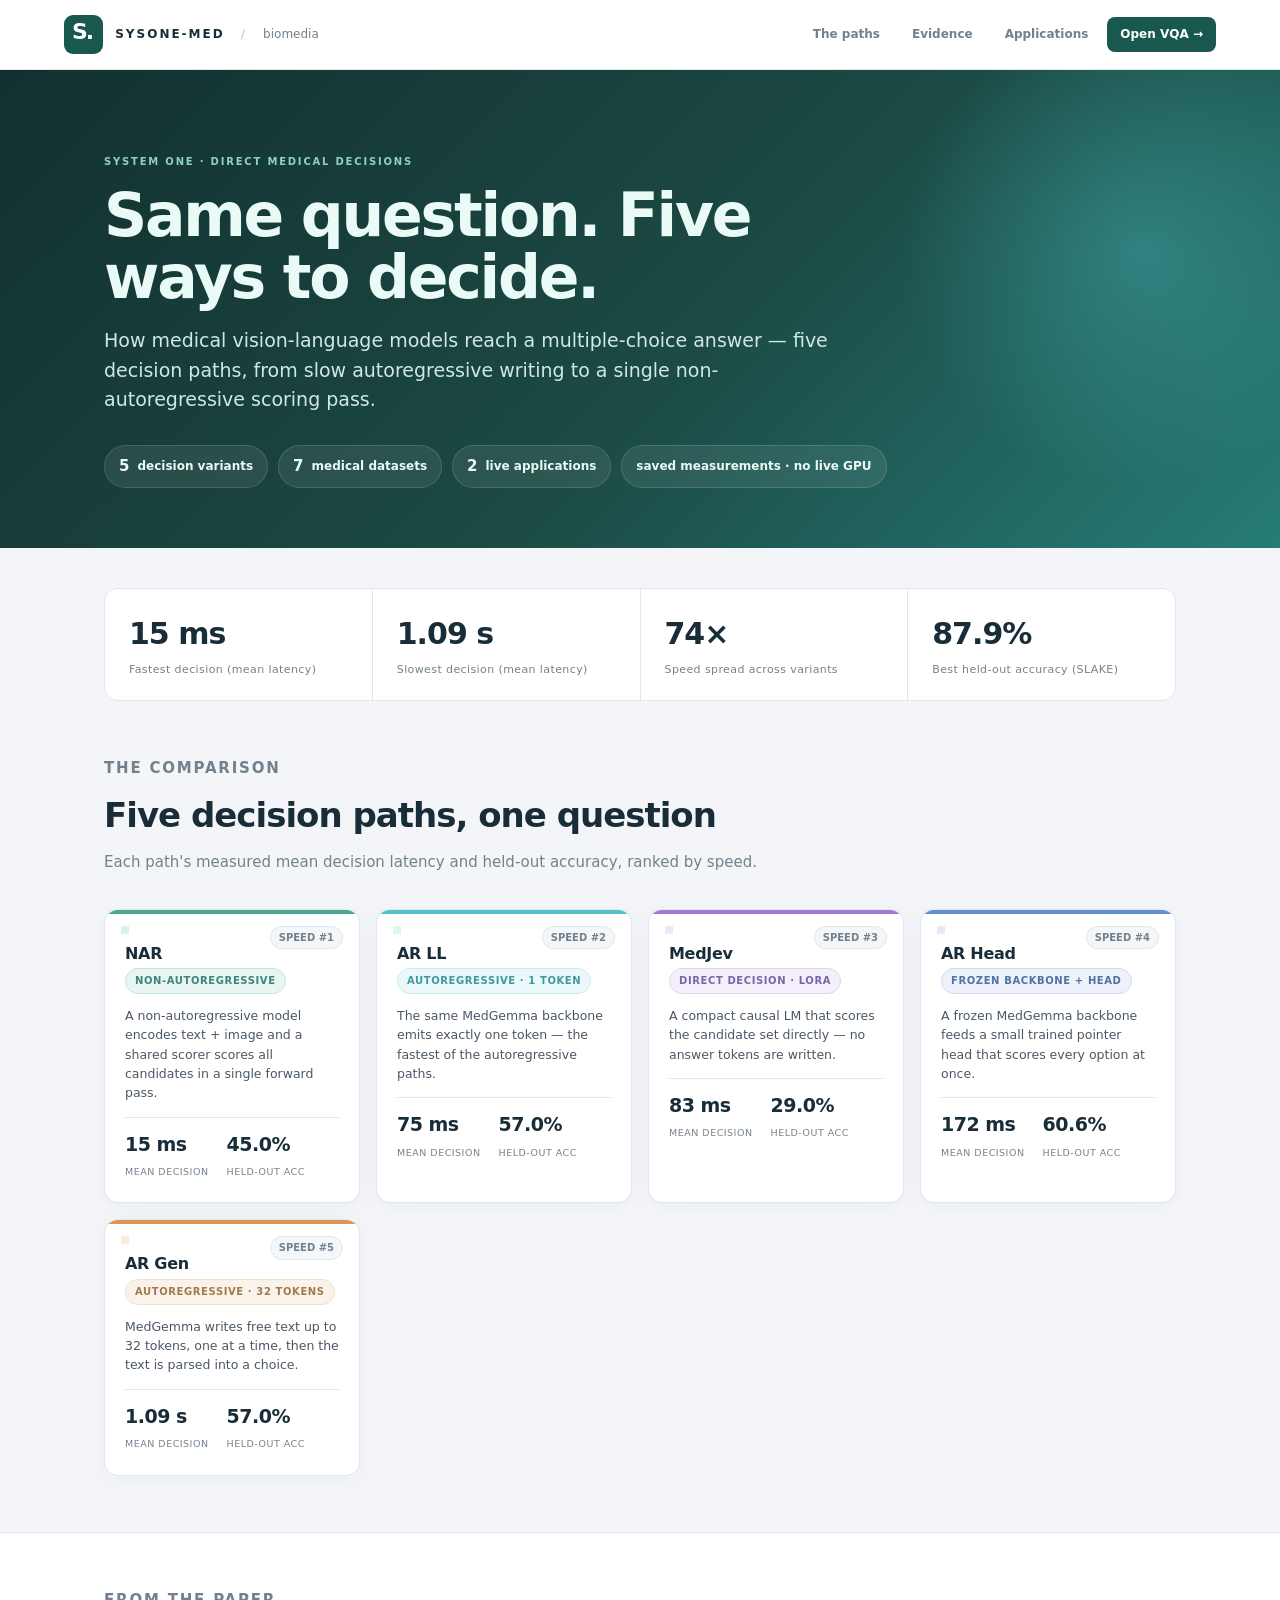
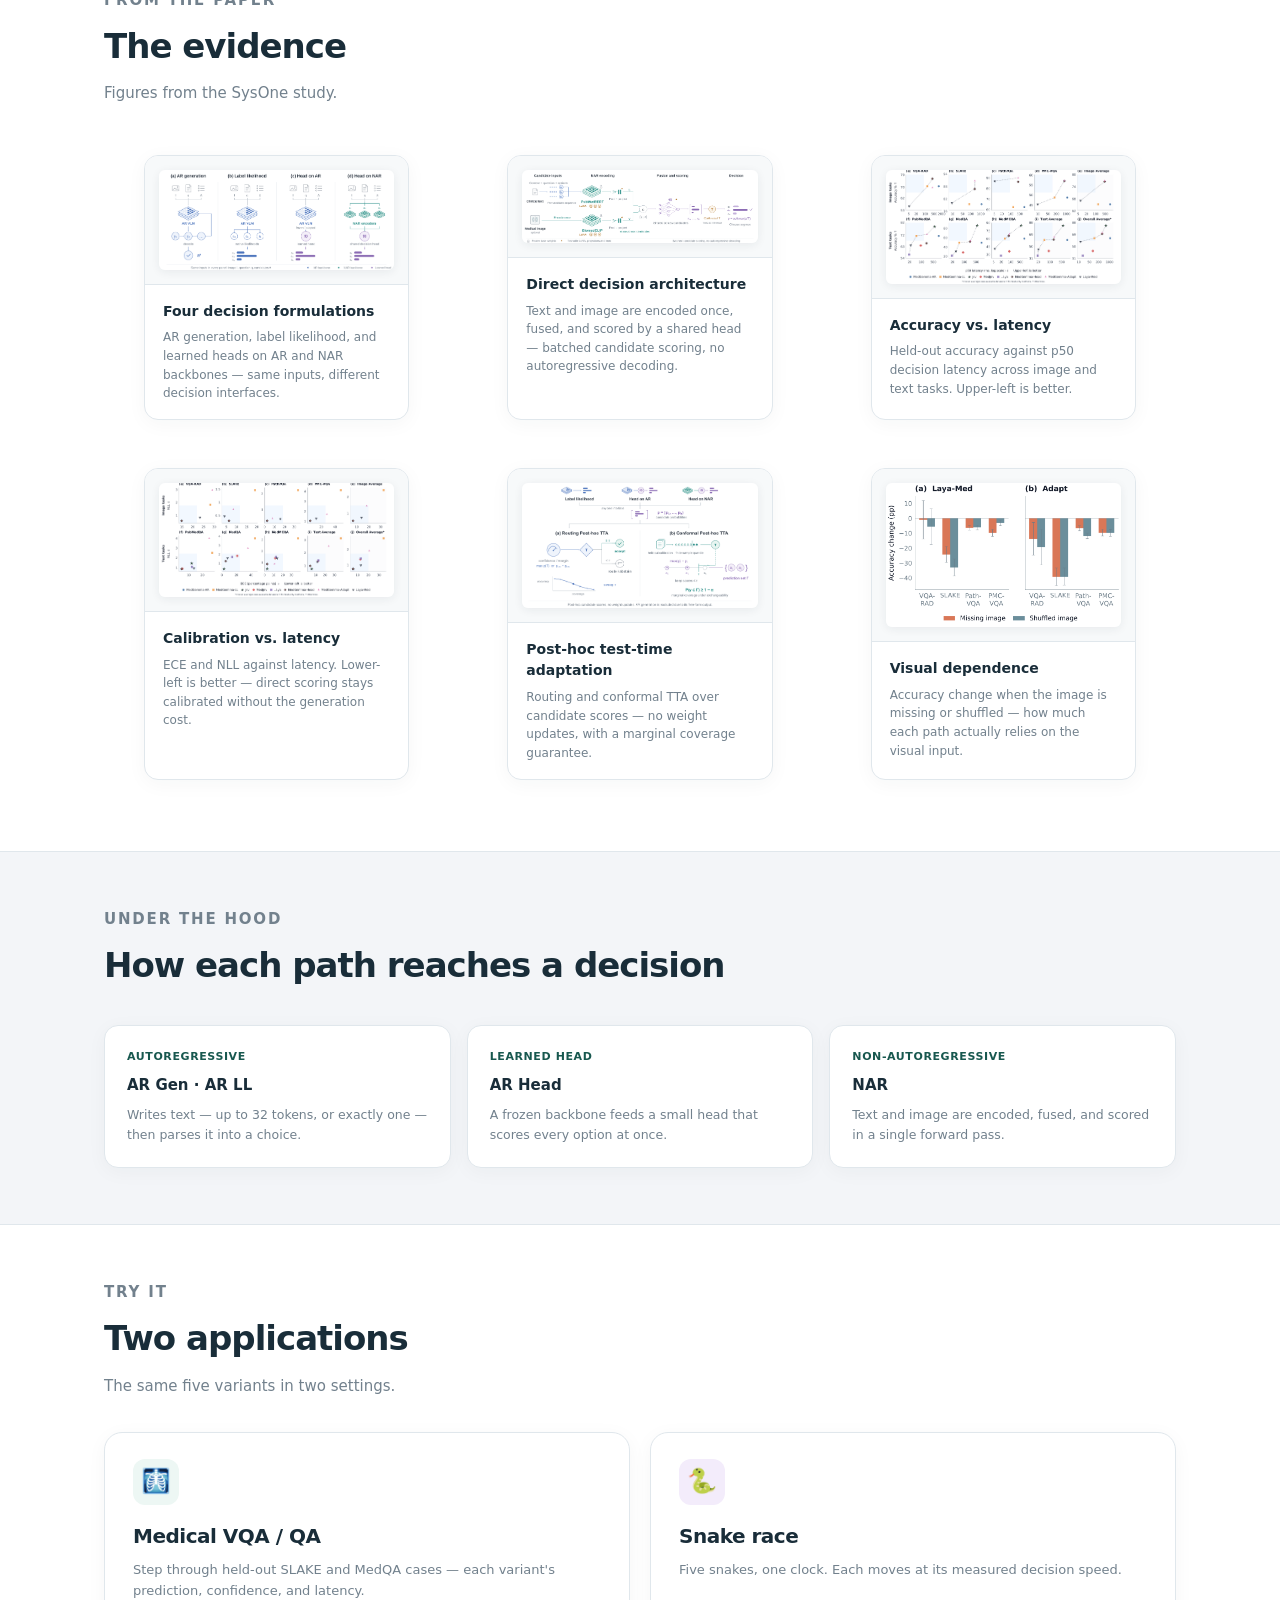
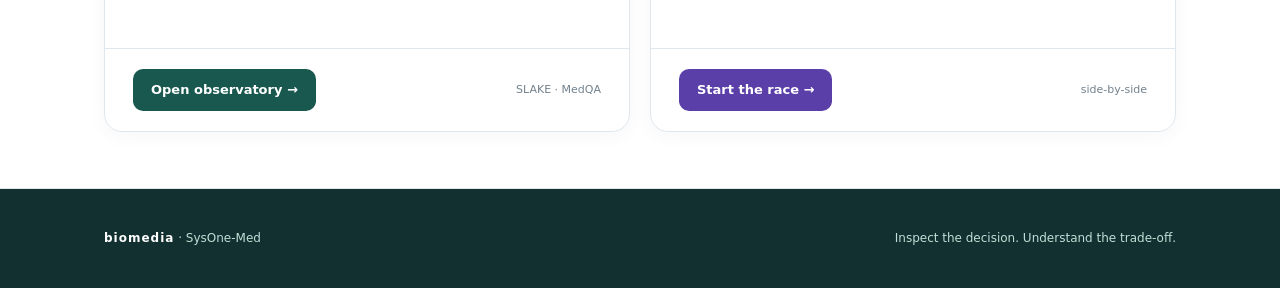
==== index.html @ c0d86302 "GitHub Pages site (static build of demo2) Built by: python demo2/build_pages.py Home + snake race + " ====
<!doctype html>
<html lang="en">
<head>
<meta charset="utf-8">
<meta name="viewport" content="width=device-width,initial-scale=1">
<title>SysOne-Med · The Study</title>
<link rel="stylesheet" href="style.css">
</head>
<body>
<header>
  <a href="index.html" class="brand"><span class="logo">S.</span> SYSONE-MED <span class="divider">/</span> <span class="muted">biomedia</span></a>
  <nav>
    <a href="#paths">The paths</a>
    <a href="#evidence">Evidence</a>
    <a href="#apps">Applications</a>
    <a href="vqa/" class="cta">Open VQA →</a>
  </nav>
</header>

<!-- HERO -->
<section class="hero">
  <div class="glow"></div>
  <div class="wrap">
    <p class="eyebrow">System One · direct medical decisions</p>
    <h1>Same question. Five ways to decide.</h1>
    <p class="lede">
      How medical vision-language models reach a multiple-choice answer — five decision paths,
      from slow autoregressive writing to a single non-autoregressive scoring pass.
    </p>
    <div class="chips">
      <span class="chip"><b>5</b> decision variants</span>
      <span class="chip"><b>7</b> medical datasets</span>
      <span class="chip"><b>2</b> live applications</span>
      <span class="chip">saved measurements · no live GPU</span>
    </div>
  </div>
</section>

<!-- STAT STRIP -->
<section class="block" style="padding-top:40px;padding-bottom:0">
  <div class="wrap">
    <div class="stats">
      <div class="stat"><div class="n" id="statFastest">—</div><div class="l">Fastest decision (mean latency)</div></div>
      <div class="stat"><div class="n" id="statSlowest">—</div><div class="l">Slowest decision (mean latency)</div></div>
      <div class="stat"><div class="n" id="statSpread">—</div><div class="l">Speed spread across variants</div></div>
      <div class="stat"><div class="n" id="statAcc">—</div><div class="l">Best held-out accuracy (SLAKE)</div></div>
    </div>
  </div>
</section>

<!-- THE FIVE PATHS -->
<section class="block" id="paths">
  <div class="wrap">
    <div class="sec-head">
      <p class="eyebrow">The comparison</p>
      <h2>Five decision paths, one question</h2>
      <p>Each path's measured mean decision latency and held-out accuracy, ranked by speed.</p>
    </div>
    <div class="variants" id="variantGrid"><!-- populated by home.js --></div>
  </div>
</section>

<!-- EVIDENCE / FIGURES -->
<section class="block alt" id="evidence">
  <div class="wrap">
    <div class="sec-head">
      <p class="eyebrow">From the paper</p>
      <h2>The evidence</h2>
      <p>Figures from the SysOne study.</p>
    </div>
    <div class="figures">
      <figure class="fig">
        <div class="img"><img src="figures/decision_formulations_refined-1.png" alt="Four decision formulations" loading="lazy"></div>
        <figcaption class="cap"><h3>Four decision formulations</h3>
          <p>AR generation, label likelihood, and learned heads on AR and NAR backbones — same inputs, different decision interfaces.</p></figcaption>
      </figure>
      <figure class="fig">
        <div class="img"><img src="figures/layamed_multimodal_nar-1.png" alt="NAR direct decision architecture" loading="lazy"></div>
        <figcaption class="cap"><h3>Direct decision architecture</h3>
          <p>Text and image are encoded once, fused, and scored by a shared head — batched candidate scoring, no autoregressive decoding.</p></figcaption>
      </figure>
      <figure class="fig">
        <div class="img"><img src="figures/accuracy_latency_pareto-1.png" alt="Accuracy versus latency" loading="lazy"></div>
        <figcaption class="cap"><h3>Accuracy vs. latency</h3>
          <p>Held-out accuracy against p50 decision latency across image and text tasks. Upper-left is better.</p></figcaption>
      </figure>
      <figure class="fig">
        <div class="img"><img src="figures/ece_nll_pareto-1.png" alt="Calibration versus latency" loading="lazy"></div>
        <figcaption class="cap"><h3>Calibration vs. latency</h3>
          <p>ECE and NLL against latency. Lower-left is better — direct scoring stays calibrated without the generation cost.</p></figcaption>
      </figure>
      <figure class="fig">
        <div class="img"><img src="figures/posthoc_tta_final-1.png" alt="Post-hoc test-time adaptation" loading="lazy"></div>
        <figcaption class="cap"><h3>Post-hoc test-time adaptation</h3>
          <p>Routing and conformal TTA over candidate scores — no weight updates, with a marginal coverage guarantee.</p></figcaption>
      </figure>
      <figure class="fig">
        <div class="img"><img src="figures/visual_dependence_ablation-1.png" alt="Visual dependence ablation" loading="lazy"></div>
        <figcaption class="cap"><h3>Visual dependence</h3>
          <p>Accuracy change when the image is missing or shuffled — how much each path actually relies on the visual input.</p></figcaption>
      </figure>
    </div>
  </div>
</section>

<!-- MECHANISM STRIP -->
<section class="block">
  <div class="wrap">
    <div class="sec-head">
      <p class="eyebrow">Under the hood</p>
      <h2>How each path reaches a decision</h2>
    </div>
    <div class="mech">
      <div class="m"><div class="k">Autoregressive</div><h4>AR Gen · AR LL</h4>
        <p>Writes text — up to 32 tokens, or exactly one — then parses it into a choice.</p></div>
      <div class="m"><div class="k">Learned head</div><h4>AR Head</h4>
        <p>A frozen backbone feeds a small head that scores every option at once.</p></div>
      <div class="m"><div class="k">Non-autoregressive</div><h4>NAR</h4>
        <p>Text and image are encoded, fused, and scored in a single forward pass.</p></div>
    </div>
  </div>
</section>

<!-- APPLICATIONS -->
<section class="block alt" id="apps">
  <div class="wrap">
    <div class="sec-head">
      <p class="eyebrow">Try it</p>
      <h2>Two applications</h2>
      <p>The same five variants in two settings.</p>
    </div>
    <div class="apps">
      <a class="app vqa" href="vqa/">
        <div class="top">
          <div class="icon">🩻</div>
          <h3>Medical VQA / QA</h3>
          <p>Step through held-out SLAKE and MedQA cases — each variant's prediction, confidence, and latency.</p>
        </div>
        <div class="go"><span class="btn">Open observatory →</span><small>SLAKE · MedQA</small></div>
      </a>
      <a class="app snake" href="snake.html">
        <div class="top">
          <div class="icon">🐍</div>
          <h3>Snake race</h3>
          <p>Five snakes, one clock. Each moves at its measured decision speed.</p>
        </div>
        <div class="go"><span class="btn">Start the race →</span><small>side-by-side</small></div>
      </a>
    </div>
  </div>
</section>

<footer>
  <div class="wrap">
    <span><b>biomedia</b> · SysOne-Med</span>
    <span>Inspect the decision. Understand the trade-off.</span>
  </div>
</footer>

<script src="home.js"></script>
</body>
</html>
---- style.css ----
:root{
  --bg:#f3f5f8; --ink:#192d39; --muted:#72818d; --border:#e0e7ec;
  --teal:#267c78; --teal-d:#18584f; --teal-l:#edf7f4;
  --card:#ffffff; --shadow:0 4px 20px #172f3e0a;
  --medjev:#a17bd3; --gen:#d69957; --ll:#4fc3c9; --head:#658ed0; --nar:#48a895;
}
*{box-sizing:border-box}
html{scroll-behavior:smooth}
body{margin:0;background:var(--bg);color:var(--ink);font:15px/1.55 Inter,ui-sans-serif,system-ui,-apple-system,sans-serif;-webkit-font-smoothing:antialiased}
a{color:inherit;text-decoration:none}
img{max-width:100%;display:block}
.eyebrow{font-size:10px;letter-spacing:1.8px;font-weight:700;color:var(--muted);text-transform:uppercase}
.muted{color:var(--muted)}
.wrap{max-width:1200px;margin:0 auto;padding:0 5%}

/* ---------- header ---------- */
header{position:sticky;top:0;z-index:20;height:70px;display:flex;align-items:center;justify-content:space-between;
  padding:0 5%;background:#ffffffee;backdrop-filter:blur(10px);border-bottom:1px solid var(--border)}
.brand{display:flex;align-items:center;gap:12px;font-weight:700;letter-spacing:2px;font-size:12px}
.brand .logo{background:var(--teal-d);color:#fff;border-radius:9px;font-size:22px;letter-spacing:-2px;padding:0 11px 4px 8px}
.brand .divider{color:#ccd0d8;margin:0 4px}
.brand .muted{font-weight:400;letter-spacing:0}
nav{display:flex;gap:6px;align-items:center}
nav a{font-size:12px;font-weight:600;color:var(--muted);padding:8px 13px;border-radius:8px;transition:.15s}
nav a:hover{background:var(--teal-l);color:var(--teal-d)}
nav a.cta{background:var(--teal-d);color:#fff}
nav a.cta:hover{background:var(--teal)}

/* ---------- hero ---------- */
.hero{position:relative;overflow:hidden;background:linear-gradient(135deg,#12302f,#1c4a44 55%,#267c78);color:#eafaf6;padding:74px 0 60px}
.hero .wrap{position:relative;z-index:2}
.hero .eyebrow{color:#8fd0c4}
.hero h1{font-size:clamp(34px,5vw,60px);font-weight:600;letter-spacing:-2.2px;line-height:1.04;margin:14px 0 18px;max-width:16ch}
.hero p.lede{font-size:clamp(15px,1.6vw,19px);color:#cfe9e2;max-width:60ch;margin:0 0 30px}
.hero .chips{display:flex;flex-wrap:wrap;gap:10px}
.chip{display:inline-flex;align-items:center;gap:8px;background:#ffffff14;border:1px solid #ffffff22;color:#eafaf6;
  font-size:12px;font-weight:600;padding:9px 14px;border-radius:999px}
.chip b{font-size:15px}
.hero .glow{position:absolute;right:-120px;top:-80px;width:520px;height:520px;border-radius:50%;
  background:radial-gradient(circle,#4fc3c955,transparent 65%);z-index:1}

/* ---------- section shell ---------- */
section.block{padding:56px 0}
section.block.alt{background:#fff;border-top:1px solid var(--border);border-bottom:1px solid var(--border)}
.sec-head{max-width:70ch;margin-bottom:34px}
.sec-head h2{font-size:clamp(24px,3vw,34px);font-weight:600;letter-spacing:-1px;margin:8px 0 10px}
.sec-head p{color:var(--muted);font-size:15px;margin:0}

/* ---------- stat strip ---------- */
.stats{display:grid;grid-template-columns:repeat(4,1fr);gap:1px;background:var(--border);border:1px solid var(--border);border-radius:14px;overflow:hidden}
.stat{background:#fff;padding:22px 24px}
.stat .n{font-size:30px;font-weight:600;letter-spacing:-1px}
.stat .l{font-size:11px;color:var(--muted);letter-spacing:.4px;margin-top:4px}

/* ---------- variant cards ---------- */
.variants{display:grid;grid-template-columns:repeat(auto-fill,minmax(220px,1fr));gap:16px}
.vcard{position:relative;background:var(--card);border:1px solid var(--border);border-radius:14px;padding:20px;box-shadow:var(--shadow);
  transition:transform .18s,box-shadow .18s,border-color .18s;overflow:hidden}
.vcard::before{content:"";position:absolute;inset:0 auto auto 0;width:100%;height:4px;background:var(--c)}
.vcard:hover{transform:translateY(-4px);box-shadow:0 16px 34px #172f3e18;border-color:#d3dde4}
.vcard .dot{width:11px;height:11px;border-radius:50%;background:var(--c);box-shadow:0 0 0 4px color-mix(in srgb,var(--c) 18%,transparent)}
.vcard .vname{font-size:16px;font-weight:700;letter-spacing:-.3px;margin:12px 0 2px}
.vcard .vtag{font-size:10px;font-weight:700;letter-spacing:.6px;text-transform:uppercase;color:color-mix(in srgb,var(--c) 72%,#1c2b36);
  background:color-mix(in srgb,var(--c) 12%,#fff);border:1px solid color-mix(in srgb,var(--c) 32%,#fff);padding:4px 9px;border-radius:999px;display:inline-block}
.vcard .vblurb{font-size:12.5px;line-height:1.55;color:#4a5866;margin:12px 0 14px;min-height:56px}
.vcard .vmetrics{display:flex;gap:18px;border-top:1px solid var(--border);padding-top:12px}
.vcard .vmetrics div strong{display:block;font-size:19px;font-weight:600;letter-spacing:-.5px}
.vcard .vmetrics div small{font-size:9.5px;color:var(--muted);letter-spacing:.5px}
.vcard .rank{position:absolute;top:16px;right:16px;font-size:10px;font-weight:700;color:var(--muted);background:#f4f7f9;border:1px solid var(--border);padding:3px 8px;border-radius:999px}

/* ---------- figure cards ---------- */
.figures{display:grid;grid-template-columns:repeat(auto-fill,minmax(320px,1fr));gap:18px}
.fig{background:#fff;border:1px solid var(--border);border-radius:14px;overflow:hidden;box-shadow:var(--shadow);transition:transform .18s,box-shadow .18s}
.fig:hover{transform:translateY(-3px);box-shadow:0 16px 34px #172f3e14}
.fig .img{background:#f7f9fa;border-bottom:1px solid var(--border);padding:14px;display:flex;align-items:center;justify-content:center}
.fig .img img{border-radius:6px;box-shadow:0 2px 10px #172f3e12}
.fig .cap{padding:16px 18px}
.fig .cap h3{font-size:14px;font-weight:600;margin:0 0 6px}
.fig .cap p{font-size:12px;color:var(--muted);margin:0;line-height:1.55}

/* ---------- apps ---------- */
.apps{display:grid;grid-template-columns:1fr 1fr;gap:20px}
.app{position:relative;border-radius:18px;overflow:hidden;border:1px solid var(--border);background:#fff;box-shadow:var(--shadow);
  display:flex;flex-direction:column;min-height:300px;transition:transform .2s,box-shadow .2s}
.app:hover{transform:translateY(-4px);box-shadow:0 20px 44px #172f3e1c}
.app .top{padding:26px 28px 0}
.app .icon{width:46px;height:46px;border-radius:12px;display:flex;align-items:center;justify-content:center;font-size:24px;margin-bottom:16px}
.app.vqa .icon{background:var(--teal-l);color:var(--teal-d)}
.app.snake .icon{background:#f3ecfb;color:#7a5cc0}
.app h3{font-size:20px;font-weight:600;letter-spacing:-.5px;margin:0 0 8px}
.app p{font-size:13px;color:var(--muted);margin:0 0 20px;line-height:1.6}
.app .go{margin-top:auto;padding:20px 28px;display:flex;align-items:center;justify-content:space-between;border-top:1px solid var(--border)}
.app .go .btn{display:inline-flex;align-items:center;gap:8px;font-size:13px;font-weight:700;padding:11px 18px;border-radius:10px;transition:.15s}
.app.vqa .go .btn{background:var(--teal-d);color:#fff}
.app.vqa .go .btn:hover{background:var(--teal)}
.app.snake .go .btn{background:#5b3fa8;color:#fff}
.app.snake .go .btn:hover{background:#6d4ec4}
.app .go small{font-size:11px;color:var(--muted)}

/* ---------- mechanism strip ---------- */
.mech{display:grid;grid-template-columns:repeat(3,1fr);gap:16px}
.mech .m{background:#fff;border:1px solid var(--border);border-radius:14px;padding:22px;box-shadow:var(--shadow)}
.mech .m .k{font-size:11px;font-weight:700;letter-spacing:.6px;color:var(--teal-d);text-transform:uppercase}
.mech .m h4{font-size:15px;font-weight:600;margin:8px 0 8px}
.mech .m p{font-size:12.5px;color:var(--muted);margin:0;line-height:1.6}

/* ---------- footer ---------- */
footer{background:#12302f;color:#bfe0d8;padding:40px 0;font-size:12px}
footer .wrap{display:flex;justify-content:space-between;align-items:center;flex-wrap:wrap;gap:12px}
footer b{color:#fff;letter-spacing:1px}

/* ---------- responsive ---------- */
@media(max-width:820px){
  .stats{grid-template-columns:repeat(2,1fr)}
  .apps,.mech{grid-template-columns:1fr}
  nav a:not(.cta){display:none}
}
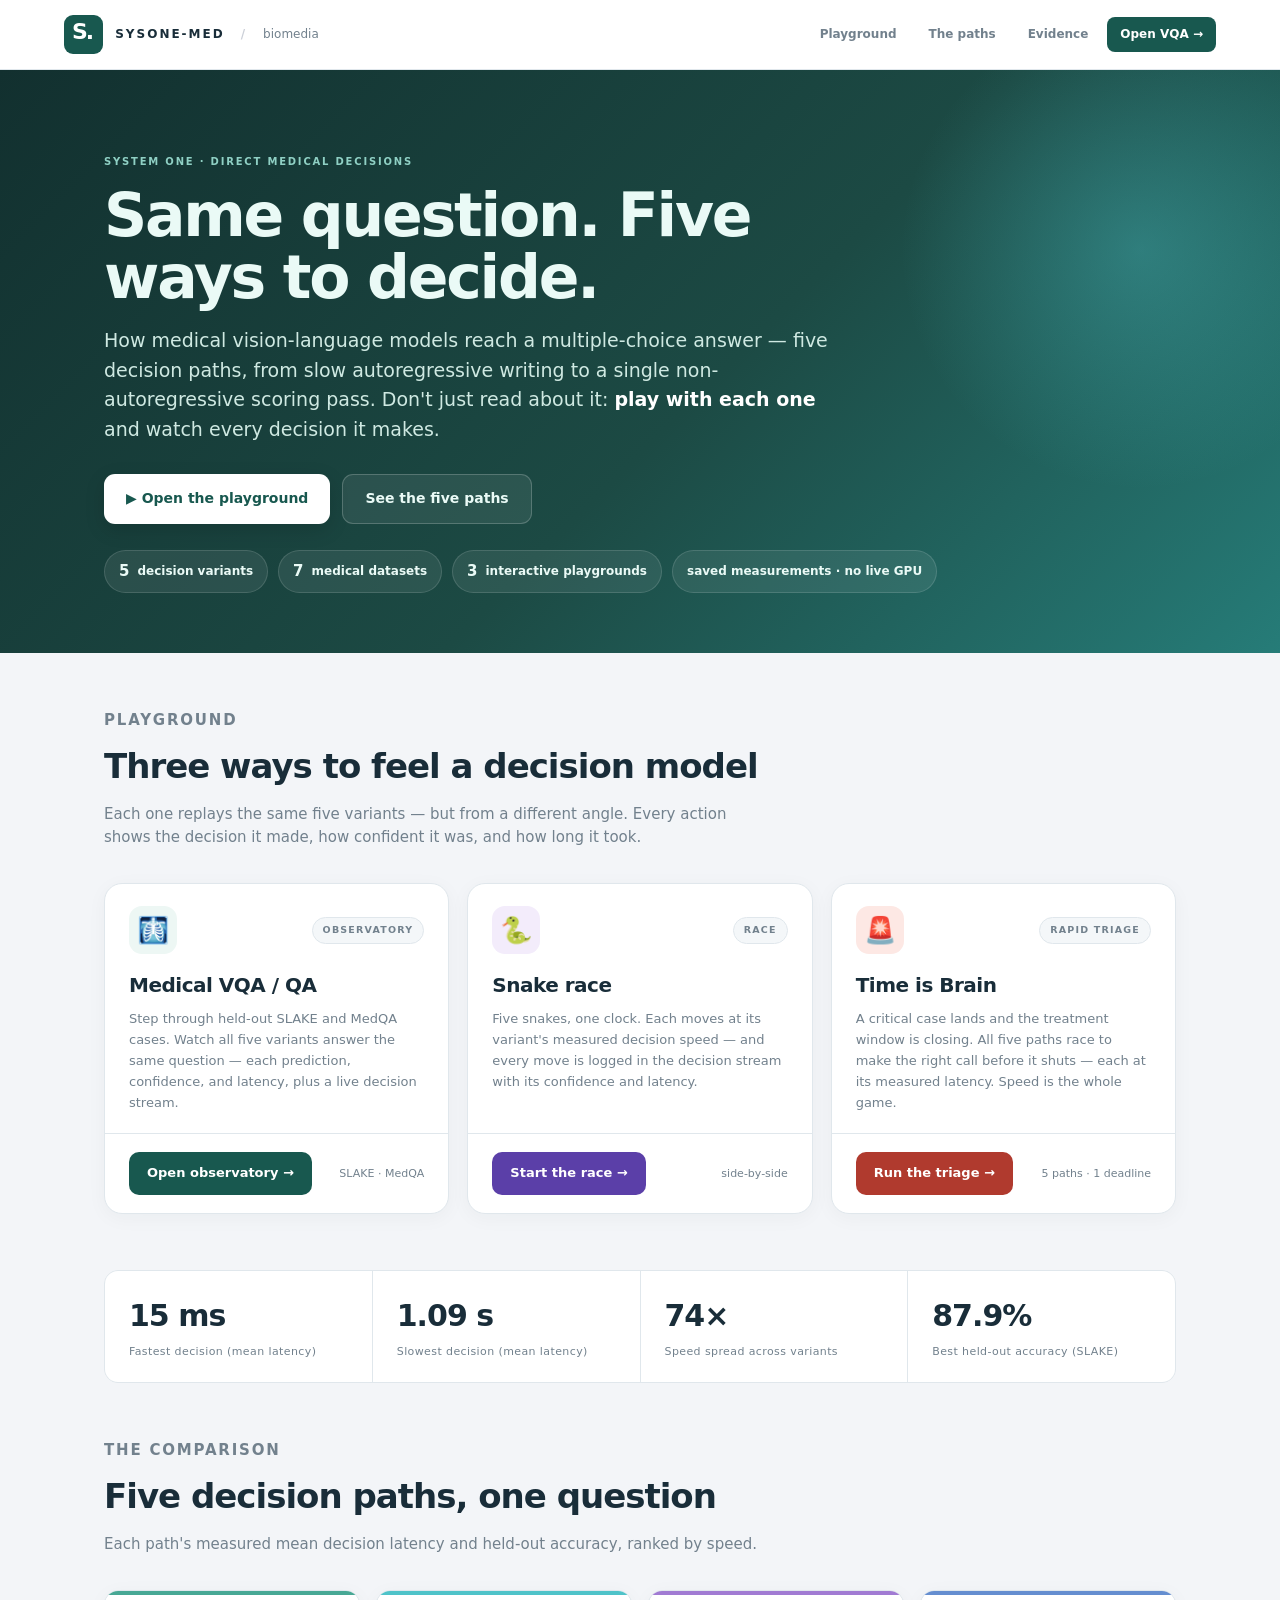
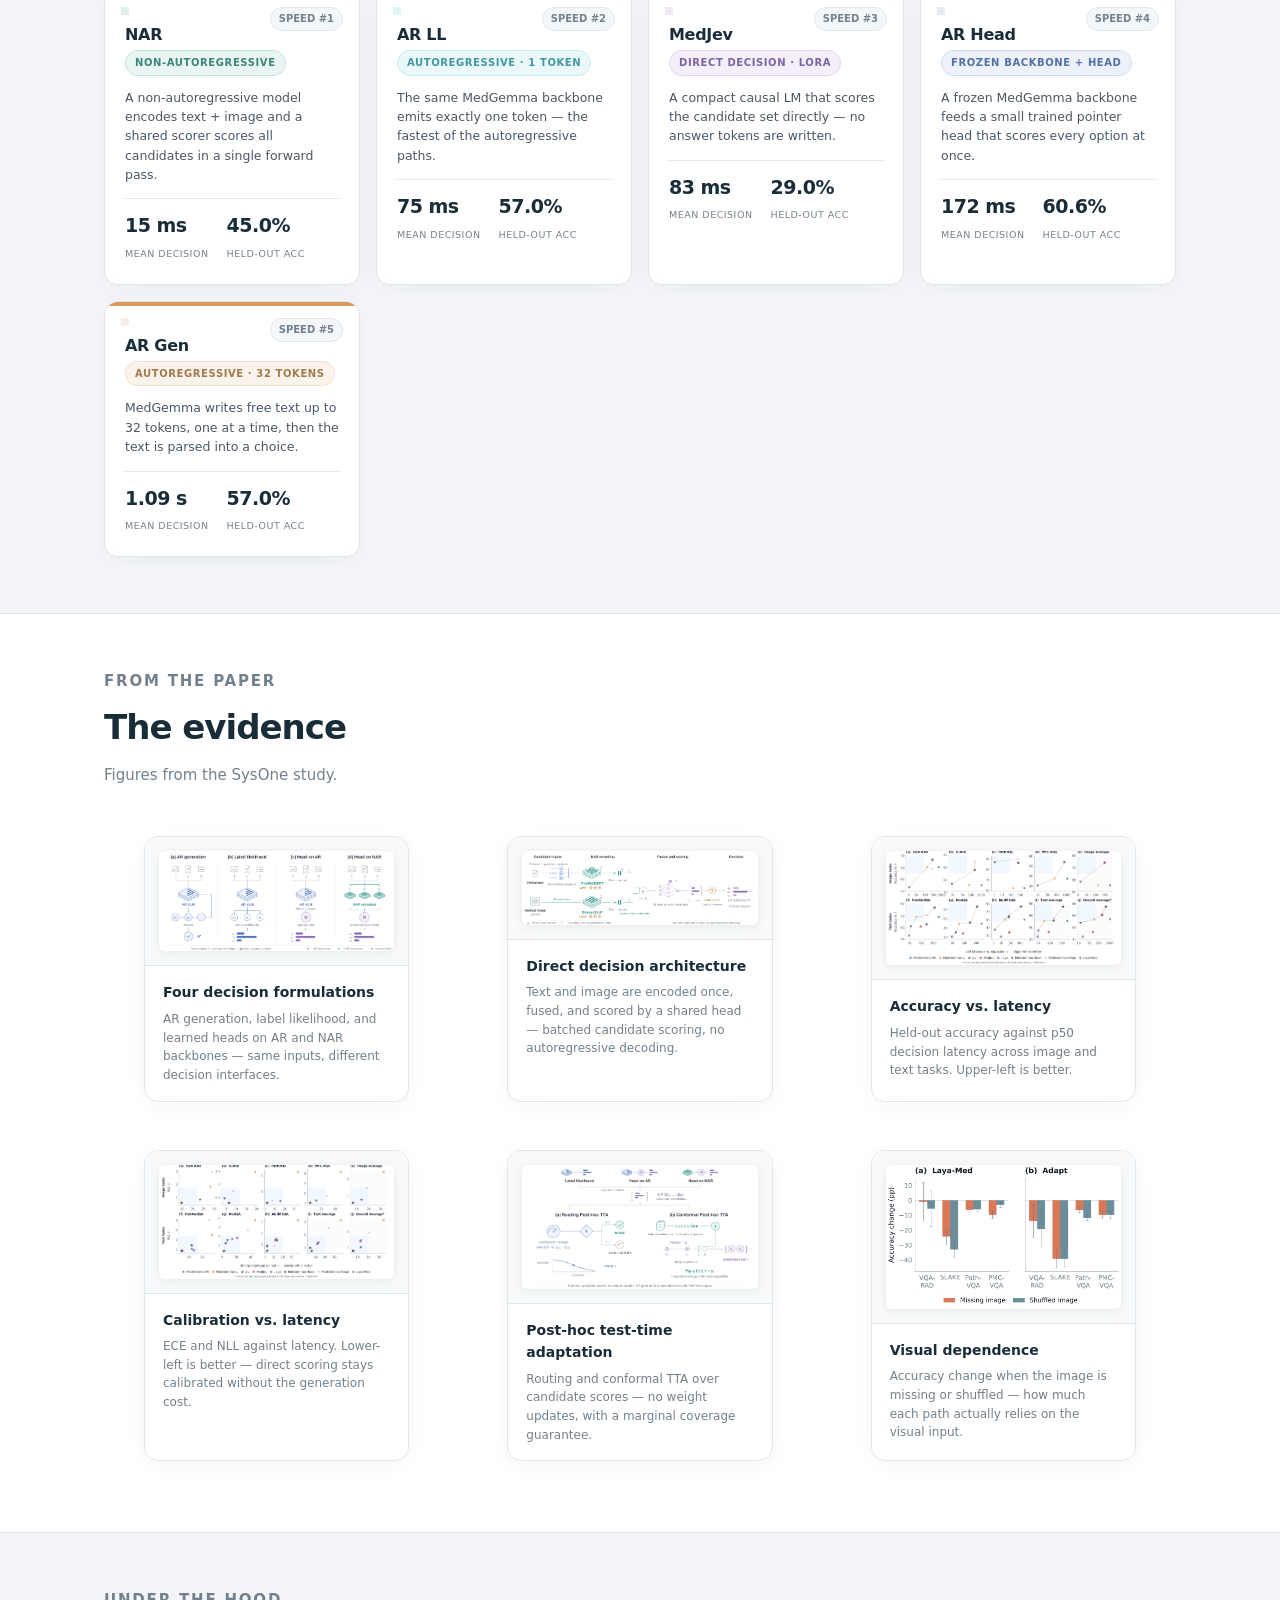
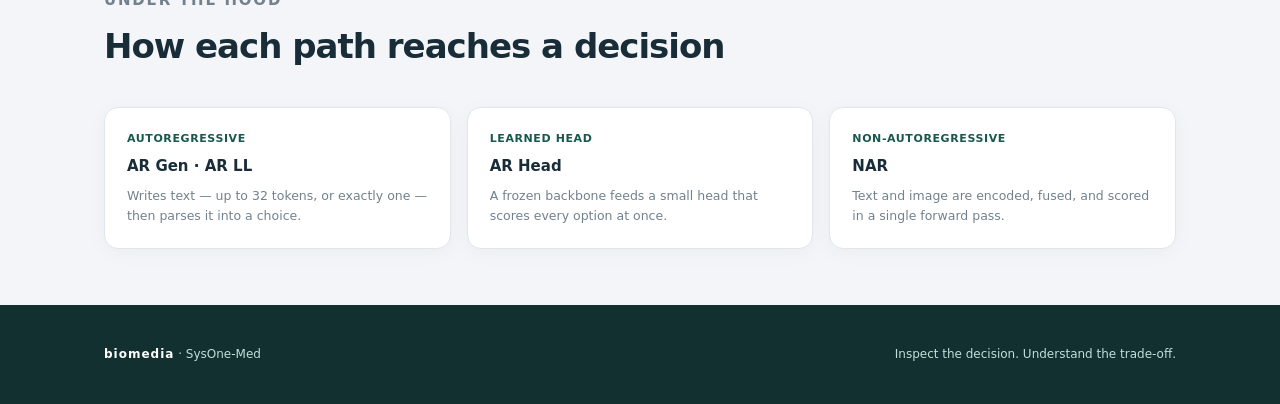
==== commit 24d38b13: "Add Time is Brain triage race; decision streams in snake + VQA; playground redesign - Replace dino a" ====
--- a/index.html
+++ b/index.html
@@ -1,162 +1,221 @@
 <!doctype html>
 <html lang="en">
+
 <head>
-<meta charset="utf-8">
-<meta name="viewport" content="width=device-width,initial-scale=1">
-<title>SysOne-Med · The Study</title>
-<link rel="stylesheet" href="style.css">
+  <meta charset="utf-8">
+  <meta name="viewport" content="width=device-width,initial-scale=1">
+  <title>SysOne-Med · The Study</title>
+  <link rel="stylesheet" href="style.css">
 </head>
+
 <body>
-<header>
-  <a href="index.html" class="brand"><span class="logo">S.</span> SYSONE-MED <span class="divider">/</span> <span class="muted">biomedia</span></a>
-  <nav>
-    <a href="#paths">The paths</a>
-    <a href="#evidence">Evidence</a>
-    <a href="#apps">Applications</a>
-    <a href="vqa/" class="cta">Open VQA →</a>
-  </nav>
-</header>
-
-<!-- HERO -->
-<section class="hero">
-  <div class="glow"></div>
-  <div class="wrap">
-    <p class="eyebrow">System One · direct medical decisions</p>
-    <h1>Same question. Five ways to decide.</h1>
-    <p class="lede">
-      How medical vision-language models reach a multiple-choice answer — five decision paths,
-      from slow autoregressive writing to a single non-autoregressive scoring pass.
-    </p>
-    <div class="chips">
-      <span class="chip"><b>5</b> decision variants</span>
-      <span class="chip"><b>7</b> medical datasets</span>
-      <span class="chip"><b>2</b> live applications</span>
-      <span class="chip">saved measurements · no live GPU</span>
-    </div>
-  </div>
-</section>
-
-<!-- STAT STRIP -->
-<section class="block" style="padding-top:40px;padding-bottom:0">
-  <div class="wrap">
-    <div class="stats">
-      <div class="stat"><div class="n" id="statFastest">—</div><div class="l">Fastest decision (mean latency)</div></div>
-      <div class="stat"><div class="n" id="statSlowest">—</div><div class="l">Slowest decision (mean latency)</div></div>
-      <div class="stat"><div class="n" id="statSpread">—</div><div class="l">Speed spread across variants</div></div>
-      <div class="stat"><div class="n" id="statAcc">—</div><div class="l">Best held-out accuracy (SLAKE)</div></div>
-    </div>
-  </div>
-</section>
-
-<!-- THE FIVE PATHS -->
-<section class="block" id="paths">
-  <div class="wrap">
-    <div class="sec-head">
-      <p class="eyebrow">The comparison</p>
-      <h2>Five decision paths, one question</h2>
-      <p>Each path's measured mean decision latency and held-out accuracy, ranked by speed.</p>
-    </div>
-    <div class="variants" id="variantGrid"><!-- populated by home.js --></div>
-  </div>
-</section>
-
-<!-- EVIDENCE / FIGURES -->
-<section class="block alt" id="evidence">
-  <div class="wrap">
-    <div class="sec-head">
-      <p class="eyebrow">From the paper</p>
-      <h2>The evidence</h2>
-      <p>Figures from the SysOne study.</p>
-    </div>
-    <div class="figures">
-      <figure class="fig">
-        <div class="img"><img src="figures/decision_formulations_refined-1.png" alt="Four decision formulations" loading="lazy"></div>
-        <figcaption class="cap"><h3>Four decision formulations</h3>
-          <p>AR generation, label likelihood, and learned heads on AR and NAR backbones — same inputs, different decision interfaces.</p></figcaption>
-      </figure>
-      <figure class="fig">
-        <div class="img"><img src="figures/layamed_multimodal_nar-1.png" alt="NAR direct decision architecture" loading="lazy"></div>
-        <figcaption class="cap"><h3>Direct decision architecture</h3>
-          <p>Text and image are encoded once, fused, and scored by a shared head — batched candidate scoring, no autoregressive decoding.</p></figcaption>
-      </figure>
-      <figure class="fig">
-        <div class="img"><img src="figures/accuracy_latency_pareto-1.png" alt="Accuracy versus latency" loading="lazy"></div>
-        <figcaption class="cap"><h3>Accuracy vs. latency</h3>
-          <p>Held-out accuracy against p50 decision latency across image and text tasks. Upper-left is better.</p></figcaption>
-      </figure>
-      <figure class="fig">
-        <div class="img"><img src="figures/ece_nll_pareto-1.png" alt="Calibration versus latency" loading="lazy"></div>
-        <figcaption class="cap"><h3>Calibration vs. latency</h3>
-          <p>ECE and NLL against latency. Lower-left is better — direct scoring stays calibrated without the generation cost.</p></figcaption>
-      </figure>
-      <figure class="fig">
-        <div class="img"><img src="figures/posthoc_tta_final-1.png" alt="Post-hoc test-time adaptation" loading="lazy"></div>
-        <figcaption class="cap"><h3>Post-hoc test-time adaptation</h3>
-          <p>Routing and conformal TTA over candidate scores — no weight updates, with a marginal coverage guarantee.</p></figcaption>
-      </figure>
-      <figure class="fig">
-        <div class="img"><img src="figures/visual_dependence_ablation-1.png" alt="Visual dependence ablation" loading="lazy"></div>
-        <figcaption class="cap"><h3>Visual dependence</h3>
-          <p>Accuracy change when the image is missing or shuffled — how much each path actually relies on the visual input.</p></figcaption>
-      </figure>
-    </div>
-  </div>
-</section>
-
-<!-- MECHANISM STRIP -->
-<section class="block">
-  <div class="wrap">
-    <div class="sec-head">
-      <p class="eyebrow">Under the hood</p>
-      <h2>How each path reaches a decision</h2>
-    </div>
-    <div class="mech">
-      <div class="m"><div class="k">Autoregressive</div><h4>AR Gen · AR LL</h4>
-        <p>Writes text — up to 32 tokens, or exactly one — then parses it into a choice.</p></div>
-      <div class="m"><div class="k">Learned head</div><h4>AR Head</h4>
-        <p>A frozen backbone feeds a small head that scores every option at once.</p></div>
-      <div class="m"><div class="k">Non-autoregressive</div><h4>NAR</h4>
-        <p>Text and image are encoded, fused, and scored in a single forward pass.</p></div>
-    </div>
-  </div>
-</section>
-
-<!-- APPLICATIONS -->
-<section class="block alt" id="apps">
-  <div class="wrap">
-    <div class="sec-head">
-      <p class="eyebrow">Try it</p>
-      <h2>Two applications</h2>
-      <p>The same five variants in two settings.</p>
-    </div>
-    <div class="apps">
-      <a class="app vqa" href="vqa/">
-        <div class="top">
-          <div class="icon">🩻</div>
+  <header>
+    <a href="index.html" class="brand"><span class="logo">S.</span> SYSONE-MED <span class="divider">/</span> <span
+        class="muted">biomedia</span></a>
+    <nav>
+      <a href="#playground">Playground</a>
+      <a href="#paths">The paths</a>
+      <a href="#evidence">Evidence</a>
+      <a href="vqa/" class="cta">Open VQA →</a>
+    </nav>
+  </header>
+
+  <!-- HERO -->
+  <section class="hero">
+    <div class="glow"></div>
+    <div class="wrap">
+      <p class="eyebrow">System One · direct medical decisions</p>
+      <h1>Same question. Five ways to decide.</h1>
+      <p class="lede">
+        How medical vision-language models reach a multiple-choice answer — five decision paths,
+        from slow autoregressive writing to a single non-autoregressive scoring pass.
+        Don't just read about it: <b>play with each one</b> and watch every decision it makes.
+      </p>
+      <div class="hero-cta">
+        <a href="#playground" class="btn-primary">▶ Open the playground</a>
+        <a href="#paths" class="btn-ghost">See the five paths</a>
+      </div>
+      <div class="chips">
+        <span class="chip"><b>5</b> decision variants</span>
+        <span class="chip"><b>7</b> medical datasets</span>
+        <span class="chip"><b>3</b> interactive playgrounds</span>
+        <span class="chip">saved measurements · no live GPU</span>
+      </div>
+    </div>
+  </section>
+
+  <!-- PLAYGROUND -->
+  <section class="block" id="playground">
+    <div class="wrap">
+      <div class="sec-head">
+        <p class="eyebrow">Playground</p>
+        <h2>Three ways to feel a decision model</h2>
+        <p>Each one replays the same five variants — but from a different angle. Every action shows the
+          decision it made, how confident it was, and how long it took.</p>
+      </div>
+      <div class="play-grid">
+        <a class="play-card vqa" href="vqa/">
+          <div class="play-top"><span class="play-icon">🩻</span><span class="play-kind">OBSERVATORY</span></div>
           <h3>Medical VQA / QA</h3>
-          <p>Step through held-out SLAKE and MedQA cases — each variant's prediction, confidence, and latency.</p>
-        </div>
-        <div class="go"><span class="btn">Open observatory →</span><small>SLAKE · MedQA</small></div>
-      </a>
-      <a class="app snake" href="snake.html">
-        <div class="top">
-          <div class="icon">🐍</div>
+          <p>Step through held-out SLAKE and MedQA cases. Watch all five variants answer the same question —
+            each prediction, confidence, and latency, plus a live decision stream.</p>
+          <div class="play-go"><span class="btn">Open observatory →</span><small>SLAKE · MedQA</small></div>
+        </a>
+        <a class="play-card snake" href="snake.html">
+          <div class="play-top"><span class="play-icon">🐍</span><span class="play-kind">RACE</span></div>
           <h3>Snake race</h3>
-          <p>Five snakes, one clock. Each moves at its measured decision speed.</p>
-        </div>
-        <div class="go"><span class="btn">Start the race →</span><small>side-by-side</small></div>
-      </a>
-    </div>
-  </div>
-</section>
-
-<footer>
-  <div class="wrap">
-    <span><b>biomedia</b> · SysOne-Med</span>
-    <span>Inspect the decision. Understand the trade-off.</span>
-  </div>
-</footer>
-
-<script src="home.js"></script>
+          <p>Five snakes, one clock. Each moves at its variant's measured decision speed — and every move
+            is logged in the decision stream with its confidence and latency.</p>
+          <div class="play-go"><span class="btn">Start the race →</span><small>side-by-side</small></div>
+        </a>
+        <a class="play-card triage" href="triage.html">
+          <div class="play-top"><span class="play-icon">🚨</span><span class="play-kind">RAPID TRIAGE</span></div>
+          <h3>Time is Brain</h3>
+          <p>A critical case lands and the treatment window is closing. All five paths race to make the
+            right call before it shuts — each at its measured latency. Speed is the whole game.</p>
+          <div class="play-go"><span class="btn">Run the triage →</span><small>5 paths · 1 deadline</small></div>
+        </a>
+      </div>
+    </div>
+  </section>
+
+  <!-- STAT STRIP -->
+  <section class="block" style="padding-top:0;padding-bottom:0">
+    <div class="wrap">
+      <div class="stats">
+        <div class="stat">
+          <div class="n" id="statFastest">—</div>
+          <div class="l">Fastest decision (mean latency)</div>
+        </div>
+        <div class="stat">
+          <div class="n" id="statSlowest">—</div>
+          <div class="l">Slowest decision (mean latency)</div>
+        </div>
+        <div class="stat">
+          <div class="n" id="statSpread">—</div>
+          <div class="l">Speed spread across variants</div>
+        </div>
+        <div class="stat">
+          <div class="n" id="statAcc">—</div>
+          <div class="l">Best held-out accuracy (SLAKE)</div>
+        </div>
+      </div>
+    </div>
+  </section>
+
+  <!-- THE FIVE PATHS -->
+  <section class="block" id="paths">
+    <div class="wrap">
+      <div class="sec-head">
+        <p class="eyebrow">The comparison</p>
+        <h2>Five decision paths, one question</h2>
+        <p>Each path's measured mean decision latency and held-out accuracy, ranked by speed.</p>
+      </div>
+      <div class="variants" id="variantGrid"><!-- populated by home.js --></div>
+    </div>
+  </section>
+
+  <!-- EVIDENCE / FIGURES -->
+  <section class="block alt" id="evidence">
+    <div class="wrap">
+      <div class="sec-head">
+        <p class="eyebrow">From the paper</p>
+        <h2>The evidence</h2>
+        <p>Figures from the SysOne study.</p>
+      </div>
+      <div class="figures">
+        <figure class="fig">
+          <div class="img"><img src="figures/decision_formulations_refined-1.png" alt="Four decision formulations"
+              loading="lazy"></div>
+          <figcaption class="cap">
+            <h3>Four decision formulations</h3>
+            <p>AR generation, label likelihood, and learned heads on AR and NAR backbones — same inputs, different
+              decision interfaces.</p>
+          </figcaption>
+        </figure>
+        <figure class="fig">
+          <div class="img"><img src="figures/layamed_multimodal_nar-1.png" alt="NAR direct decision architecture"
+              loading="lazy"></div>
+          <figcaption class="cap">
+            <h3>Direct decision architecture</h3>
+            <p>Text and image are encoded once, fused, and scored by a shared head — batched candidate scoring, no
+              autoregressive decoding.</p>
+          </figcaption>
+        </figure>
+        <figure class="fig">
+          <div class="img"><img src="figures/accuracy_latency_pareto-1.png" alt="Accuracy versus latency"
+              loading="lazy"></div>
+          <figcaption class="cap">
+            <h3>Accuracy vs. latency</h3>
+            <p>Held-out accuracy against p50 decision latency across image and text tasks. Upper-left is better.</p>
+          </figcaption>
+        </figure>
+        <figure class="fig">
+          <div class="img"><img src="figures/ece_nll_pareto-1.png" alt="Calibration versus latency" loading="lazy">
+          </div>
+          <figcaption class="cap">
+            <h3>Calibration vs. latency</h3>
+            <p>ECE and NLL against latency. Lower-left is better — direct scoring stays calibrated without the
+              generation cost.</p>
+          </figcaption>
+        </figure>
+        <figure class="fig">
+          <div class="img"><img src="figures/posthoc_tta_final-1.png" alt="Post-hoc test-time adaptation"
+              loading="lazy"></div>
+          <figcaption class="cap">
+            <h3>Post-hoc test-time adaptation</h3>
+            <p>Routing and conformal TTA over candidate scores — no weight updates, with a marginal coverage guarantee.
+            </p>
+          </figcaption>
+        </figure>
+        <figure class="fig">
+          <div class="img"><img src="figures/visual_dependence_ablation-1.png" alt="Visual dependence ablation"
+              loading="lazy"></div>
+          <figcaption class="cap">
+            <h3>Visual dependence</h3>
+            <p>Accuracy change when the image is missing or shuffled — how much each path actually relies on the visual
+              input.</p>
+          </figcaption>
+        </figure>
+      </div>
+    </div>
+  </section>
+
+  <!-- MECHANISM STRIP -->
+  <section class="block">
+    <div class="wrap">
+      <div class="sec-head">
+        <p class="eyebrow">Under the hood</p>
+        <h2>How each path reaches a decision</h2>
+      </div>
+      <div class="mech">
+        <div class="m">
+          <div class="k">Autoregressive</div>
+          <h4>AR Gen · AR LL</h4>
+          <p>Writes text — up to 32 tokens, or exactly one — then parses it into a choice.</p>
+        </div>
+        <div class="m">
+          <div class="k">Learned head</div>
+          <h4>AR Head</h4>
+          <p>A frozen backbone feeds a small head that scores every option at once.</p>
+        </div>
+        <div class="m">
+          <div class="k">Non-autoregressive</div>
+          <h4>NAR</h4>
+          <p>Text and image are encoded, fused, and scored in a single forward pass.</p>
+        </div>
+      </div>
+    </div>
+  </section>
+
+  <footer>
+    <div class="wrap">
+      <span><b>biomedia</b> · SysOne-Med</span>
+      <span>Inspect the decision. Understand the trade-off.</span>
+    </div>
+  </footer>
+
+  <script src="home.js"></script>
 </body>
-</html>
+
+</html>
--- a/style.css
+++ b/style.css
@@ -1,117 +1,780 @@
-:root{
-  --bg:#f3f5f8; --ink:#192d39; --muted:#72818d; --border:#e0e7ec;
-  --teal:#267c78; --teal-d:#18584f; --teal-l:#edf7f4;
-  --card:#ffffff; --shadow:0 4px 20px #172f3e0a;
-  --medjev:#a17bd3; --gen:#d69957; --ll:#4fc3c9; --head:#658ed0; --nar:#48a895;
-}
-*{box-sizing:border-box}
-html{scroll-behavior:smooth}
-body{margin:0;background:var(--bg);color:var(--ink);font:15px/1.55 Inter,ui-sans-serif,system-ui,-apple-system,sans-serif;-webkit-font-smoothing:antialiased}
-a{color:inherit;text-decoration:none}
-img{max-width:100%;display:block}
-.eyebrow{font-size:10px;letter-spacing:1.8px;font-weight:700;color:var(--muted);text-transform:uppercase}
-.muted{color:var(--muted)}
-.wrap{max-width:1200px;margin:0 auto;padding:0 5%}
+:root {
+  --bg: #f3f5f8;
+  --ink: #192d39;
+  --muted: #72818d;
+  --border: #e0e7ec;
+  --teal: #267c78;
+  --teal-d: #18584f;
+  --teal-l: #edf7f4;
+  --card: #ffffff;
+  --shadow: 0 4px 20px #172f3e0a;
+  --medjev: #a17bd3;
+  --gen: #d69957;
+  --ll: #4fc3c9;
+  --head: #658ed0;
+  --nar: #48a895;
+}
+
+* {
+  box-sizing: border-box
+}
+
+html {
+  scroll-behavior: smooth
+}
+
+body {
+  margin: 0;
+  background: var(--bg);
+  color: var(--ink);
+  font: 15px/1.55 Inter, ui-sans-serif, system-ui, -apple-system, sans-serif;
+  -webkit-font-smoothing: antialiased
+}
+
+a {
+  color: inherit;
+  text-decoration: none
+}
+
+img {
+  max-width: 100%;
+  display: block
+}
+
+.eyebrow {
+  font-size: 10px;
+  letter-spacing: 1.8px;
+  font-weight: 700;
+  color: var(--muted);
+  text-transform: uppercase
+}
+
+.muted {
+  color: var(--muted)
+}
+
+.wrap {
+  max-width: 1200px;
+  margin: 0 auto;
+  padding: 0 5%
+}
 
 /* ---------- header ---------- */
-header{position:sticky;top:0;z-index:20;height:70px;display:flex;align-items:center;justify-content:space-between;
-  padding:0 5%;background:#ffffffee;backdrop-filter:blur(10px);border-bottom:1px solid var(--border)}
-.brand{display:flex;align-items:center;gap:12px;font-weight:700;letter-spacing:2px;font-size:12px}
-.brand .logo{background:var(--teal-d);color:#fff;border-radius:9px;font-size:22px;letter-spacing:-2px;padding:0 11px 4px 8px}
-.brand .divider{color:#ccd0d8;margin:0 4px}
-.brand .muted{font-weight:400;letter-spacing:0}
-nav{display:flex;gap:6px;align-items:center}
-nav a{font-size:12px;font-weight:600;color:var(--muted);padding:8px 13px;border-radius:8px;transition:.15s}
-nav a:hover{background:var(--teal-l);color:var(--teal-d)}
-nav a.cta{background:var(--teal-d);color:#fff}
-nav a.cta:hover{background:var(--teal)}
+header {
+  position: sticky;
+  top: 0;
+  z-index: 20;
+  height: 70px;
+  display: flex;
+  align-items: center;
+  justify-content: space-between;
+  padding: 0 5%;
+  background: #ffffffee;
+  backdrop-filter: blur(10px);
+  border-bottom: 1px solid var(--border)
+}
+
+.brand {
+  display: flex;
+  align-items: center;
+  gap: 12px;
+  font-weight: 700;
+  letter-spacing: 2px;
+  font-size: 12px
+}
+
+.brand .logo {
+  background: var(--teal-d);
+  color: #fff;
+  border-radius: 9px;
+  font-size: 22px;
+  letter-spacing: -2px;
+  padding: 0 11px 4px 8px
+}
+
+.brand .divider {
+  color: #ccd0d8;
+  margin: 0 4px
+}
+
+.brand .muted {
+  font-weight: 400;
+  letter-spacing: 0
+}
+
+nav {
+  display: flex;
+  gap: 6px;
+  align-items: center
+}
+
+nav a {
+  font-size: 12px;
+  font-weight: 600;
+  color: var(--muted);
+  padding: 8px 13px;
+  border-radius: 8px;
+  transition: .15s
+}
+
+nav a:hover {
+  background: var(--teal-l);
+  color: var(--teal-d)
+}
+
+nav a.cta {
+  background: var(--teal-d);
+  color: #fff
+}
+
+nav a.cta:hover {
+  background: var(--teal)
+}
 
 /* ---------- hero ---------- */
-.hero{position:relative;overflow:hidden;background:linear-gradient(135deg,#12302f,#1c4a44 55%,#267c78);color:#eafaf6;padding:74px 0 60px}
-.hero .wrap{position:relative;z-index:2}
-.hero .eyebrow{color:#8fd0c4}
-.hero h1{font-size:clamp(34px,5vw,60px);font-weight:600;letter-spacing:-2.2px;line-height:1.04;margin:14px 0 18px;max-width:16ch}
-.hero p.lede{font-size:clamp(15px,1.6vw,19px);color:#cfe9e2;max-width:60ch;margin:0 0 30px}
-.hero .chips{display:flex;flex-wrap:wrap;gap:10px}
-.chip{display:inline-flex;align-items:center;gap:8px;background:#ffffff14;border:1px solid #ffffff22;color:#eafaf6;
-  font-size:12px;font-weight:600;padding:9px 14px;border-radius:999px}
-.chip b{font-size:15px}
-.hero .glow{position:absolute;right:-120px;top:-80px;width:520px;height:520px;border-radius:50%;
-  background:radial-gradient(circle,#4fc3c955,transparent 65%);z-index:1}
+.hero {
+  position: relative;
+  overflow: hidden;
+  background: linear-gradient(135deg, #12302f, #1c4a44 55%, #267c78);
+  color: #eafaf6;
+  padding: 74px 0 60px
+}
+
+.hero .wrap {
+  position: relative;
+  z-index: 2
+}
+
+.hero .eyebrow {
+  color: #8fd0c4
+}
+
+.hero h1 {
+  font-size: clamp(34px, 5vw, 60px);
+  font-weight: 600;
+  letter-spacing: -2.2px;
+  line-height: 1.04;
+  margin: 14px 0 18px;
+  max-width: 16ch
+}
+
+.hero p.lede {
+  font-size: clamp(15px, 1.6vw, 19px);
+  color: #cfe9e2;
+  max-width: 60ch;
+  margin: 0 0 30px
+}
+
+.hero .chips {
+  display: flex;
+  flex-wrap: wrap;
+  gap: 10px
+}
+
+.chip {
+  display: inline-flex;
+  align-items: center;
+  gap: 8px;
+  background: #ffffff14;
+  border: 1px solid #ffffff22;
+  color: #eafaf6;
+  font-size: 12px;
+  font-weight: 600;
+  padding: 9px 14px;
+  border-radius: 999px
+}
+
+.chip b {
+  font-size: 15px
+}
+
+.hero .glow {
+  position: absolute;
+  right: -120px;
+  top: -80px;
+  width: 520px;
+  height: 520px;
+  border-radius: 50%;
+  background: radial-gradient(circle, #4fc3c955, transparent 65%);
+  z-index: 1
+}
+
+.hero .lede b {
+  color: #fff;
+  font-weight: 600
+}
+
+.hero-cta {
+  display: flex;
+  gap: 12px;
+  flex-wrap: wrap;
+  margin: 0 0 26px
+}
+
+.btn-primary {
+  display: inline-flex;
+  align-items: center;
+  gap: 8px;
+  background: #fff;
+  color: var(--teal-d);
+  font-size: 14px;
+  font-weight: 700;
+  padding: 13px 22px;
+  border-radius: 11px;
+  transition: .15s;
+  box-shadow: 0 6px 20px #00000022
+}
+
+.btn-primary:hover {
+  transform: translateY(-2px);
+  box-shadow: 0 10px 26px #00000030
+}
+
+.btn-ghost {
+  display: inline-flex;
+  align-items: center;
+  gap: 8px;
+  background: #ffffff14;
+  border: 1px solid #ffffff33;
+  color: #eafaf6;
+  font-size: 14px;
+  font-weight: 600;
+  padding: 13px 22px;
+  border-radius: 11px;
+  transition: .15s
+}
+
+.btn-ghost:hover {
+  background: #ffffff22
+}
+
+/* ---------- playground cards ---------- */
+.play-grid {
+  display: grid;
+  grid-template-columns: repeat(3, 1fr);
+  gap: 18px
+}
+
+.play-card {
+  position: relative;
+  border-radius: 18px;
+  overflow: hidden;
+  border: 1px solid var(--border);
+  background: #fff;
+  box-shadow: var(--shadow);
+  display: flex;
+  flex-direction: column;
+  min-height: 280px;
+  transition: transform .2s, box-shadow .2s, border-color .2s
+}
+
+.play-card:hover {
+  transform: translateY(-5px);
+  box-shadow: 0 20px 44px #172f3e1c;
+  border-color: #d3dde4
+}
+
+.play-card .play-top {
+  display: flex;
+  align-items: center;
+  justify-content: space-between;
+  padding: 22px 24px 0
+}
+
+.play-card .play-icon {
+  width: 48px;
+  height: 48px;
+  border-radius: 13px;
+  display: flex;
+  align-items: center;
+  justify-content: center;
+  font-size: 26px
+}
+
+.play-card.vqa .play-icon {
+  background: var(--teal-l);
+  color: var(--teal-d)
+}
+
+.play-card.snake .play-icon {
+  background: #f3ecfb;
+  color: #7a5cc0
+}
+
+.play-card.triage .play-icon {
+  background: #fde8e4;
+  color: #c0392b
+}
+
+.play-card .play-kind {
+  font-size: 9.5px;
+  font-weight: 700;
+  letter-spacing: 1.2px;
+  color: var(--muted);
+  background: #f4f7f9;
+  border: 1px solid var(--border);
+  padding: 5px 10px;
+  border-radius: 999px
+}
+
+.play-card h3 {
+  font-size: 20px;
+  font-weight: 600;
+  letter-spacing: -.5px;
+  margin: 16px 24px 8px
+}
+
+.play-card p {
+  font-size: 13px;
+  color: var(--muted);
+  margin: 0 24px 20px;
+  line-height: 1.6
+}
+
+.play-card .play-go {
+  margin-top: auto;
+  padding: 18px 24px;
+  display: flex;
+  align-items: center;
+  justify-content: space-between;
+  border-top: 1px solid var(--border)
+}
+
+.play-card .play-go .btn {
+  display: inline-flex;
+  align-items: center;
+  gap: 8px;
+  font-size: 13px;
+  font-weight: 700;
+  padding: 11px 18px;
+  border-radius: 10px;
+  transition: .15s
+}
+
+.play-card.vqa .play-go .btn {
+  background: var(--teal-d);
+  color: #fff
+}
+
+.play-card.vqa .play-go .btn:hover {
+  background: var(--teal)
+}
+
+.play-card.snake .play-go .btn {
+  background: #5b3fa8;
+  color: #fff
+}
+
+.play-card.snake .play-go .btn:hover {
+  background: #6d4ec4
+}
+
+.play-card.triage .play-go .btn {
+  background: #b03a2e;
+  color: #fff
+}
+
+.play-card.triage .play-go .btn:hover {
+  background: #c0392b
+}
+
+.play-card .play-go small {
+  font-size: 11px;
+  color: var(--muted)
+}
 
 /* ---------- section shell ---------- */
-section.block{padding:56px 0}
-section.block.alt{background:#fff;border-top:1px solid var(--border);border-bottom:1px solid var(--border)}
-.sec-head{max-width:70ch;margin-bottom:34px}
-.sec-head h2{font-size:clamp(24px,3vw,34px);font-weight:600;letter-spacing:-1px;margin:8px 0 10px}
-.sec-head p{color:var(--muted);font-size:15px;margin:0}
+section.block {
+  padding: 56px 0
+}
+
+section.block.alt {
+  background: #fff;
+  border-top: 1px solid var(--border);
+  border-bottom: 1px solid var(--border)
+}
+
+.sec-head {
+  max-width: 70ch;
+  margin-bottom: 34px
+}
+
+.sec-head h2 {
+  font-size: clamp(24px, 3vw, 34px);
+  font-weight: 600;
+  letter-spacing: -1px;
+  margin: 8px 0 10px
+}
+
+.sec-head p {
+  color: var(--muted);
+  font-size: 15px;
+  margin: 0
+}
 
 /* ---------- stat strip ---------- */
-.stats{display:grid;grid-template-columns:repeat(4,1fr);gap:1px;background:var(--border);border:1px solid var(--border);border-radius:14px;overflow:hidden}
-.stat{background:#fff;padding:22px 24px}
-.stat .n{font-size:30px;font-weight:600;letter-spacing:-1px}
-.stat .l{font-size:11px;color:var(--muted);letter-spacing:.4px;margin-top:4px}
+.stats {
+  display: grid;
+  grid-template-columns: repeat(4, 1fr);
+  gap: 1px;
+  background: var(--border);
+  border: 1px solid var(--border);
+  border-radius: 14px;
+  overflow: hidden
+}
+
+.stat {
+  background: #fff;
+  padding: 22px 24px
+}
+
+.stat .n {
+  font-size: 30px;
+  font-weight: 600;
+  letter-spacing: -1px
+}
+
+.stat .l {
+  font-size: 11px;
+  color: var(--muted);
+  letter-spacing: .4px;
+  margin-top: 4px
+}
 
 /* ---------- variant cards ---------- */
-.variants{display:grid;grid-template-columns:repeat(auto-fill,minmax(220px,1fr));gap:16px}
-.vcard{position:relative;background:var(--card);border:1px solid var(--border);border-radius:14px;padding:20px;box-shadow:var(--shadow);
-  transition:transform .18s,box-shadow .18s,border-color .18s;overflow:hidden}
-.vcard::before{content:"";position:absolute;inset:0 auto auto 0;width:100%;height:4px;background:var(--c)}
-.vcard:hover{transform:translateY(-4px);box-shadow:0 16px 34px #172f3e18;border-color:#d3dde4}
-.vcard .dot{width:11px;height:11px;border-radius:50%;background:var(--c);box-shadow:0 0 0 4px color-mix(in srgb,var(--c) 18%,transparent)}
-.vcard .vname{font-size:16px;font-weight:700;letter-spacing:-.3px;margin:12px 0 2px}
-.vcard .vtag{font-size:10px;font-weight:700;letter-spacing:.6px;text-transform:uppercase;color:color-mix(in srgb,var(--c) 72%,#1c2b36);
-  background:color-mix(in srgb,var(--c) 12%,#fff);border:1px solid color-mix(in srgb,var(--c) 32%,#fff);padding:4px 9px;border-radius:999px;display:inline-block}
-.vcard .vblurb{font-size:12.5px;line-height:1.55;color:#4a5866;margin:12px 0 14px;min-height:56px}
-.vcard .vmetrics{display:flex;gap:18px;border-top:1px solid var(--border);padding-top:12px}
-.vcard .vmetrics div strong{display:block;font-size:19px;font-weight:600;letter-spacing:-.5px}
-.vcard .vmetrics div small{font-size:9.5px;color:var(--muted);letter-spacing:.5px}
-.vcard .rank{position:absolute;top:16px;right:16px;font-size:10px;font-weight:700;color:var(--muted);background:#f4f7f9;border:1px solid var(--border);padding:3px 8px;border-radius:999px}
+.variants {
+  display: grid;
+  grid-template-columns: repeat(auto-fill, minmax(220px, 1fr));
+  gap: 16px
+}
+
+.vcard {
+  position: relative;
+  background: var(--card);
+  border: 1px solid var(--border);
+  border-radius: 14px;
+  padding: 20px;
+  box-shadow: var(--shadow);
+  transition: transform .18s, box-shadow .18s, border-color .18s;
+  overflow: hidden
+}
+
+.vcard::before {
+  content: "";
+  position: absolute;
+  inset: 0 auto auto 0;
+  width: 100%;
+  height: 4px;
+  background: var(--c)
+}
+
+.vcard:hover {
+  transform: translateY(-4px);
+  box-shadow: 0 16px 34px #172f3e18;
+  border-color: #d3dde4
+}
+
+.vcard .dot {
+  width: 11px;
+  height: 11px;
+  border-radius: 50%;
+  background: var(--c);
+  box-shadow: 0 0 0 4px color-mix(in srgb, var(--c) 18%, transparent)
+}
+
+.vcard .vname {
+  font-size: 16px;
+  font-weight: 700;
+  letter-spacing: -.3px;
+  margin: 12px 0 2px
+}
+
+.vcard .vtag {
+  font-size: 10px;
+  font-weight: 700;
+  letter-spacing: .6px;
+  text-transform: uppercase;
+  color: color-mix(in srgb, var(--c) 72%, #1c2b36);
+  background: color-mix(in srgb, var(--c) 12%, #fff);
+  border: 1px solid color-mix(in srgb, var(--c) 32%, #fff);
+  padding: 4px 9px;
+  border-radius: 999px;
+  display: inline-block
+}
+
+.vcard .vblurb {
+  font-size: 12.5px;
+  line-height: 1.55;
+  color: #4a5866;
+  margin: 12px 0 14px;
+  min-height: 56px
+}
+
+.vcard .vmetrics {
+  display: flex;
+  gap: 18px;
+  border-top: 1px solid var(--border);
+  padding-top: 12px
+}
+
+.vcard .vmetrics div strong {
+  display: block;
+  font-size: 19px;
+  font-weight: 600;
+  letter-spacing: -.5px
+}
+
+.vcard .vmetrics div small {
+  font-size: 9.5px;
+  color: var(--muted);
+  letter-spacing: .5px
+}
+
+.vcard .rank {
+  position: absolute;
+  top: 16px;
+  right: 16px;
+  font-size: 10px;
+  font-weight: 700;
+  color: var(--muted);
+  background: #f4f7f9;
+  border: 1px solid var(--border);
+  padding: 3px 8px;
+  border-radius: 999px
+}
 
 /* ---------- figure cards ---------- */
-.figures{display:grid;grid-template-columns:repeat(auto-fill,minmax(320px,1fr));gap:18px}
-.fig{background:#fff;border:1px solid var(--border);border-radius:14px;overflow:hidden;box-shadow:var(--shadow);transition:transform .18s,box-shadow .18s}
-.fig:hover{transform:translateY(-3px);box-shadow:0 16px 34px #172f3e14}
-.fig .img{background:#f7f9fa;border-bottom:1px solid var(--border);padding:14px;display:flex;align-items:center;justify-content:center}
-.fig .img img{border-radius:6px;box-shadow:0 2px 10px #172f3e12}
-.fig .cap{padding:16px 18px}
-.fig .cap h3{font-size:14px;font-weight:600;margin:0 0 6px}
-.fig .cap p{font-size:12px;color:var(--muted);margin:0;line-height:1.55}
+.figures {
+  display: grid;
+  grid-template-columns: repeat(auto-fill, minmax(320px, 1fr));
+  gap: 18px
+}
+
+.fig {
+  background: #fff;
+  border: 1px solid var(--border);
+  border-radius: 14px;
+  overflow: hidden;
+  box-shadow: var(--shadow);
+  transition: transform .18s, box-shadow .18s
+}
+
+.fig:hover {
+  transform: translateY(-3px);
+  box-shadow: 0 16px 34px #172f3e14
+}
+
+.fig .img {
+  background: #f7f9fa;
+  border-bottom: 1px solid var(--border);
+  padding: 14px;
+  display: flex;
+  align-items: center;
+  justify-content: center
+}
+
+.fig .img img {
+  border-radius: 6px;
+  box-shadow: 0 2px 10px #172f3e12
+}
+
+.fig .cap {
+  padding: 16px 18px
+}
+
+.fig .cap h3 {
+  font-size: 14px;
+  font-weight: 600;
+  margin: 0 0 6px
+}
+
+.fig .cap p {
+  font-size: 12px;
+  color: var(--muted);
+  margin: 0;
+  line-height: 1.55
+}
 
 /* ---------- apps ---------- */
-.apps{display:grid;grid-template-columns:1fr 1fr;gap:20px}
-.app{position:relative;border-radius:18px;overflow:hidden;border:1px solid var(--border);background:#fff;box-shadow:var(--shadow);
-  display:flex;flex-direction:column;min-height:300px;transition:transform .2s,box-shadow .2s}
-.app:hover{transform:translateY(-4px);box-shadow:0 20px 44px #172f3e1c}
-.app .top{padding:26px 28px 0}
-.app .icon{width:46px;height:46px;border-radius:12px;display:flex;align-items:center;justify-content:center;font-size:24px;margin-bottom:16px}
-.app.vqa .icon{background:var(--teal-l);color:var(--teal-d)}
-.app.snake .icon{background:#f3ecfb;color:#7a5cc0}
-.app h3{font-size:20px;font-weight:600;letter-spacing:-.5px;margin:0 0 8px}
-.app p{font-size:13px;color:var(--muted);margin:0 0 20px;line-height:1.6}
-.app .go{margin-top:auto;padding:20px 28px;display:flex;align-items:center;justify-content:space-between;border-top:1px solid var(--border)}
-.app .go .btn{display:inline-flex;align-items:center;gap:8px;font-size:13px;font-weight:700;padding:11px 18px;border-radius:10px;transition:.15s}
-.app.vqa .go .btn{background:var(--teal-d);color:#fff}
-.app.vqa .go .btn:hover{background:var(--teal)}
-.app.snake .go .btn{background:#5b3fa8;color:#fff}
-.app.snake .go .btn:hover{background:#6d4ec4}
-.app .go small{font-size:11px;color:var(--muted)}
+.apps {
+  display: grid;
+  grid-template-columns: 1fr 1fr;
+  gap: 20px
+}
+
+.app {
+  position: relative;
+  border-radius: 18px;
+  overflow: hidden;
+  border: 1px solid var(--border);
+  background: #fff;
+  box-shadow: var(--shadow);
+  display: flex;
+  flex-direction: column;
+  min-height: 300px;
+  transition: transform .2s, box-shadow .2s
+}
+
+.app:hover {
+  transform: translateY(-4px);
+  box-shadow: 0 20px 44px #172f3e1c
+}
+
+.app .top {
+  padding: 26px 28px 0
+}
+
+.app .icon {
+  width: 46px;
+  height: 46px;
+  border-radius: 12px;
+  display: flex;
+  align-items: center;
+  justify-content: center;
+  font-size: 24px;
+  margin-bottom: 16px
+}
+
+.app.vqa .icon {
+  background: var(--teal-l);
+  color: var(--teal-d)
+}
+
+.app.snake .icon {
+  background: #f3ecfb;
+  color: #7a5cc0
+}
+
+.app h3 {
+  font-size: 20px;
+  font-weight: 600;
+  letter-spacing: -.5px;
+  margin: 0 0 8px
+}
+
+.app p {
+  font-size: 13px;
+  color: var(--muted);
+  margin: 0 0 20px;
+  line-height: 1.6
+}
+
+.app .go {
+  margin-top: auto;
+  padding: 20px 28px;
+  display: flex;
+  align-items: center;
+  justify-content: space-between;
+  border-top: 1px solid var(--border)
+}
+
+.app .go .btn {
+  display: inline-flex;
+  align-items: center;
+  gap: 8px;
+  font-size: 13px;
+  font-weight: 700;
+  padding: 11px 18px;
+  border-radius: 10px;
+  transition: .15s
+}
+
+.app.vqa .go .btn {
+  background: var(--teal-d);
+  color: #fff
+}
+
+.app.vqa .go .btn:hover {
+  background: var(--teal)
+}
+
+.app.snake .go .btn {
+  background: #5b3fa8;
+  color: #fff
+}
+
+.app.snake .go .btn:hover {
+  background: #6d4ec4
+}
+
+.app .go small {
+  font-size: 11px;
+  color: var(--muted)
+}
 
 /* ---------- mechanism strip ---------- */
-.mech{display:grid;grid-template-columns:repeat(3,1fr);gap:16px}
-.mech .m{background:#fff;border:1px solid var(--border);border-radius:14px;padding:22px;box-shadow:var(--shadow)}
-.mech .m .k{font-size:11px;font-weight:700;letter-spacing:.6px;color:var(--teal-d);text-transform:uppercase}
-.mech .m h4{font-size:15px;font-weight:600;margin:8px 0 8px}
-.mech .m p{font-size:12.5px;color:var(--muted);margin:0;line-height:1.6}
+.mech {
+  display: grid;
+  grid-template-columns: repeat(3, 1fr);
+  gap: 16px
+}
+
+.mech .m {
+  background: #fff;
+  border: 1px solid var(--border);
+  border-radius: 14px;
+  padding: 22px;
+  box-shadow: var(--shadow)
+}
+
+.mech .m .k {
+  font-size: 11px;
+  font-weight: 700;
+  letter-spacing: .6px;
+  color: var(--teal-d);
+  text-transform: uppercase
+}
+
+.mech .m h4 {
+  font-size: 15px;
+  font-weight: 600;
+  margin: 8px 0 8px
+}
+
+.mech .m p {
+  font-size: 12.5px;
+  color: var(--muted);
+  margin: 0;
+  line-height: 1.6
+}
 
 /* ---------- footer ---------- */
-footer{background:#12302f;color:#bfe0d8;padding:40px 0;font-size:12px}
-footer .wrap{display:flex;justify-content:space-between;align-items:center;flex-wrap:wrap;gap:12px}
-footer b{color:#fff;letter-spacing:1px}
+footer {
+  background: #12302f;
+  color: #bfe0d8;
+  padding: 40px 0;
+  font-size: 12px
+}
+
+footer .wrap {
+  display: flex;
+  justify-content: space-between;
+  align-items: center;
+  flex-wrap: wrap;
+  gap: 12px
+}
+
+footer b {
+  color: #fff;
+  letter-spacing: 1px
+}
 
 /* ---------- responsive ---------- */
-@media(max-width:820px){
-  .stats{grid-template-columns:repeat(2,1fr)}
-  .apps,.mech{grid-template-columns:1fr}
-  nav a:not(.cta){display:none}
-}
+@media(max-width:820px) {
+  .stats {
+    grid-template-columns: repeat(2, 1fr)
+  }
+
+  .apps,
+  .mech {
+    grid-template-columns: 1fr
+  }
+
+  .play-grid {
+    grid-template-columns: 1fr
+  }
+
+  nav a:not(.cta) {
+    display: none
+  }
+}
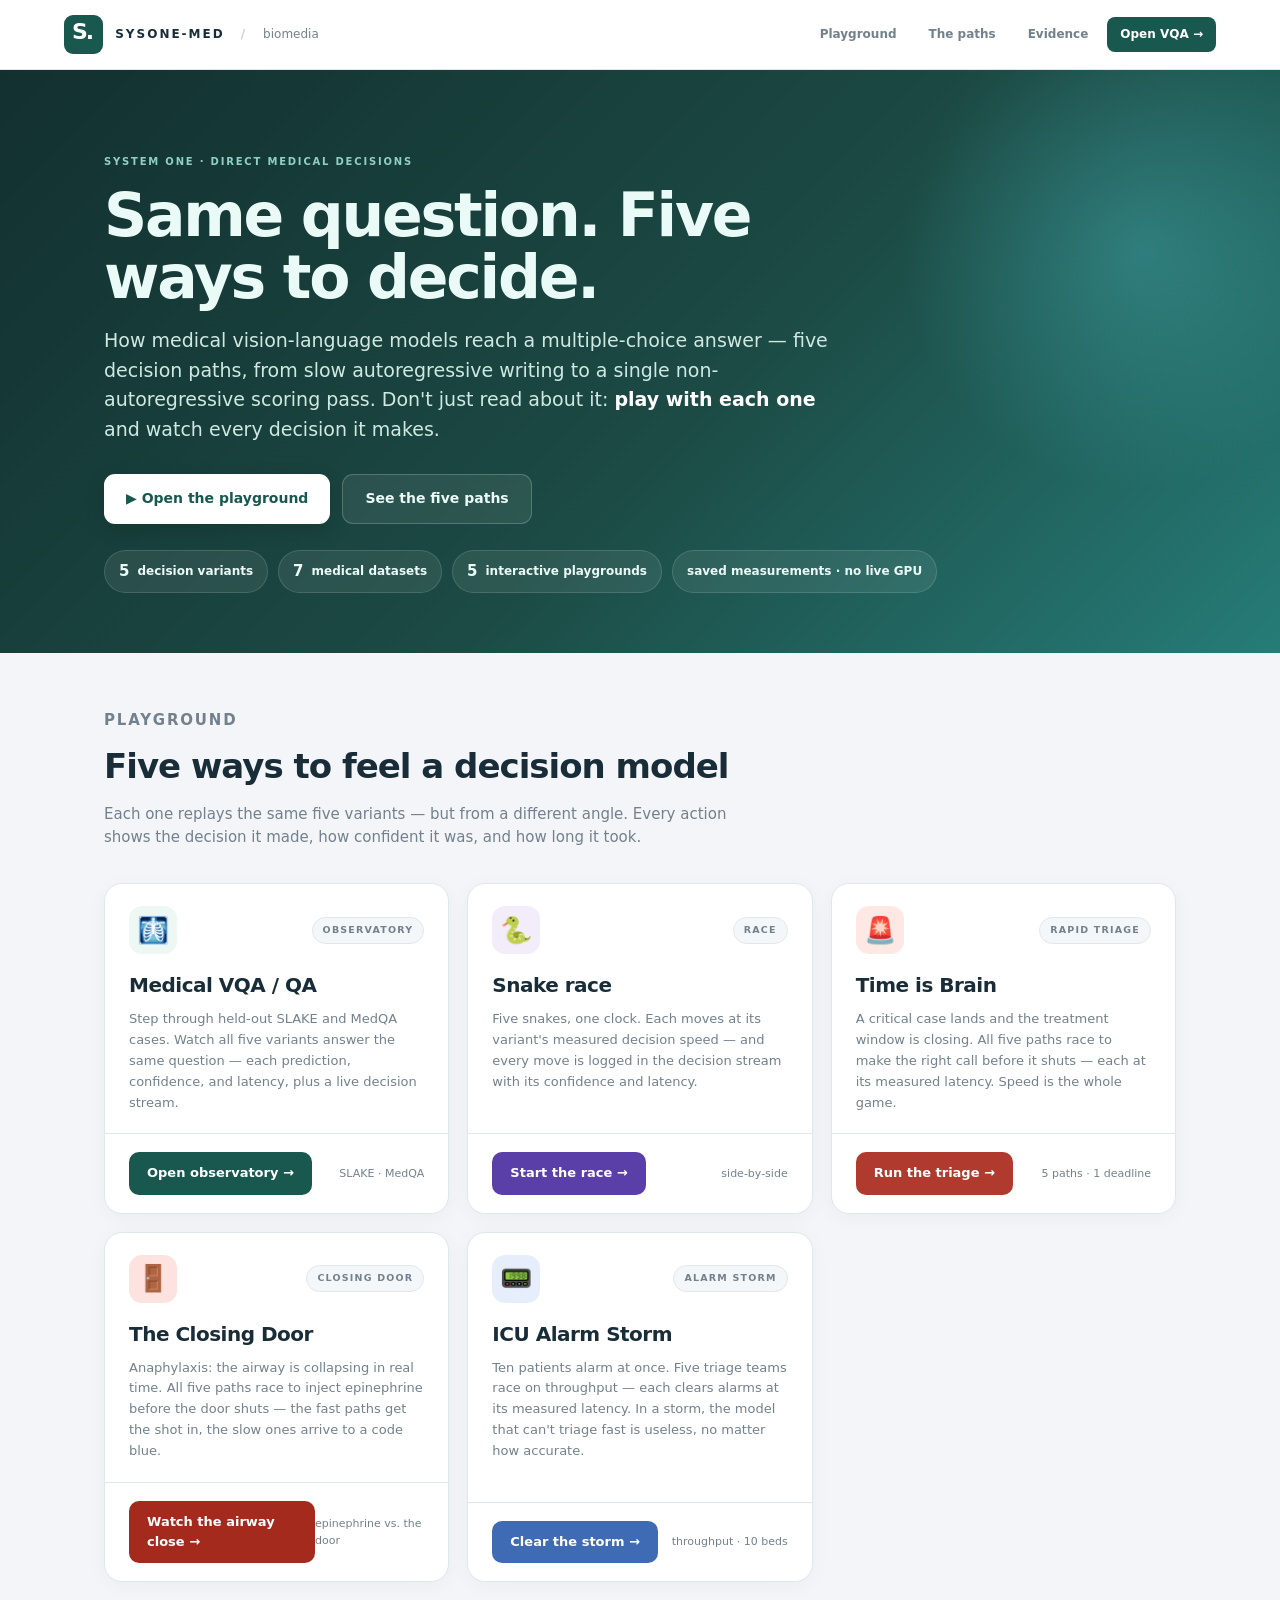
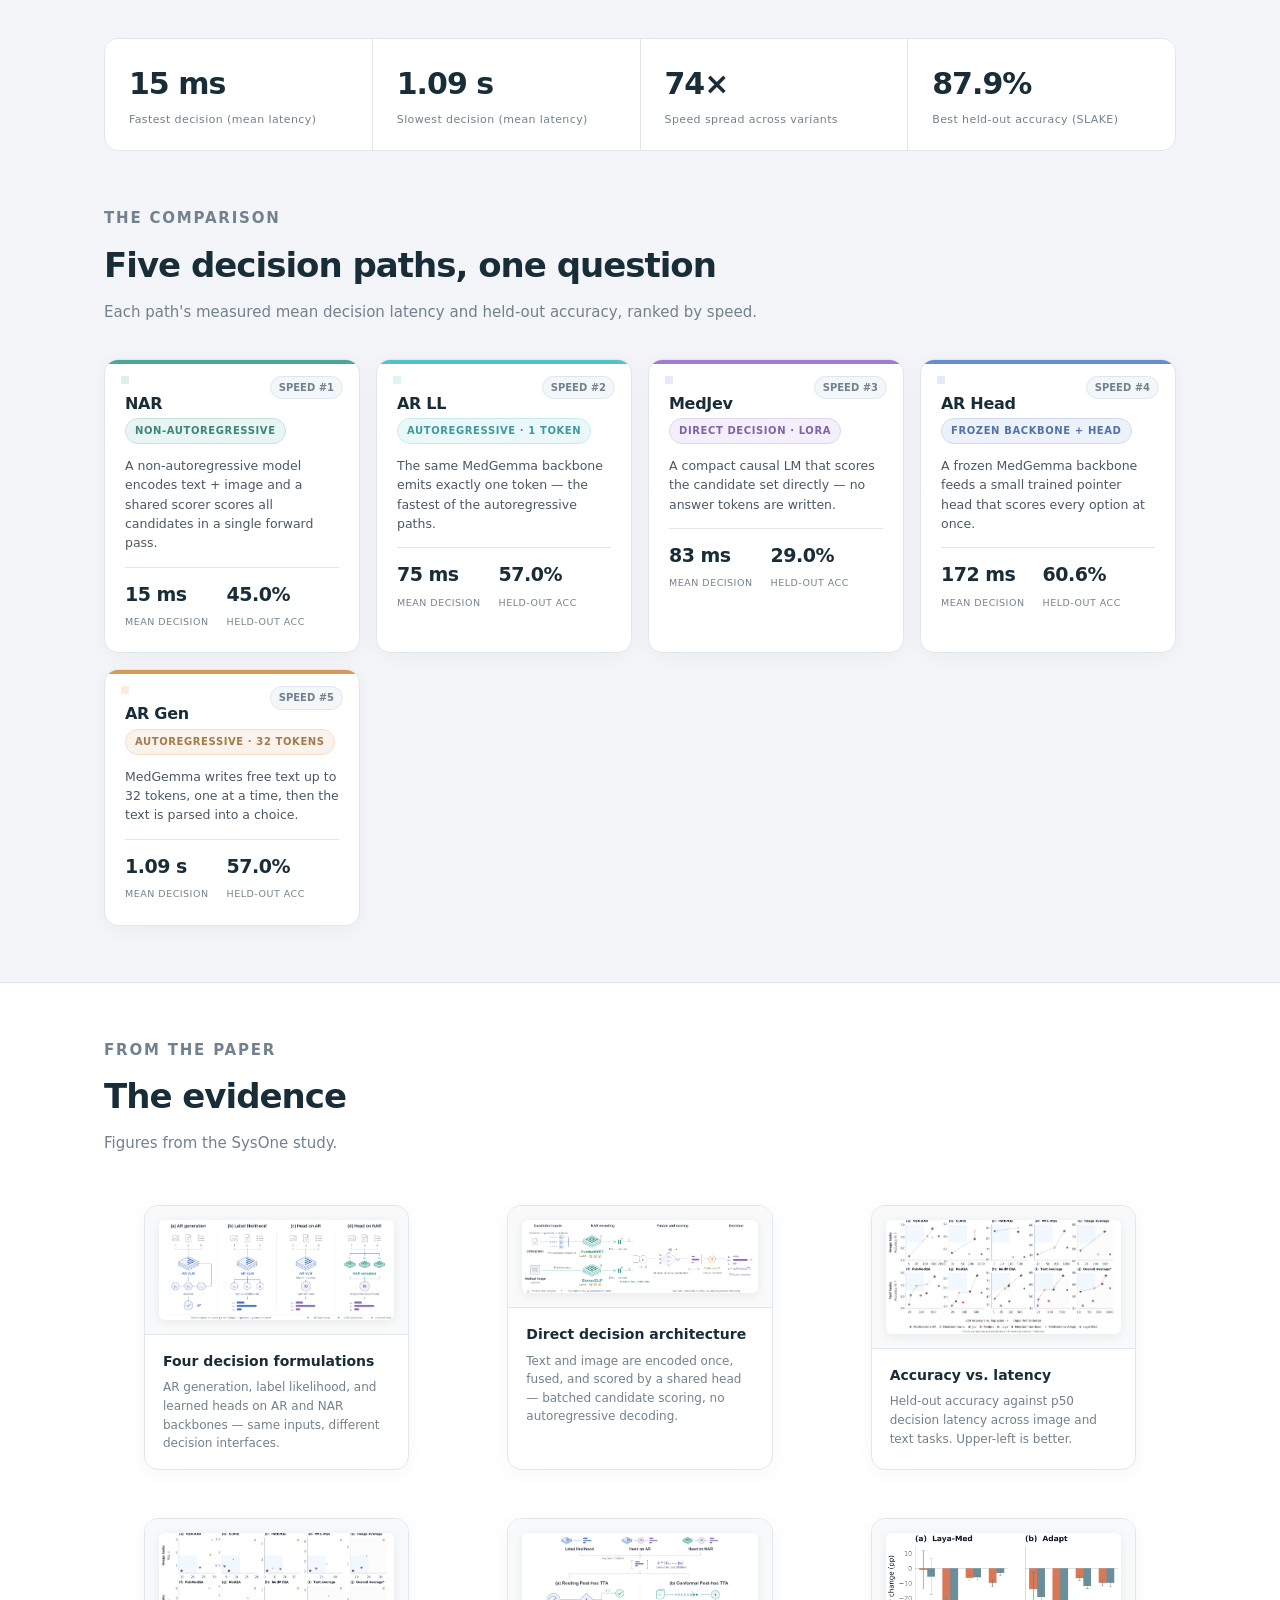
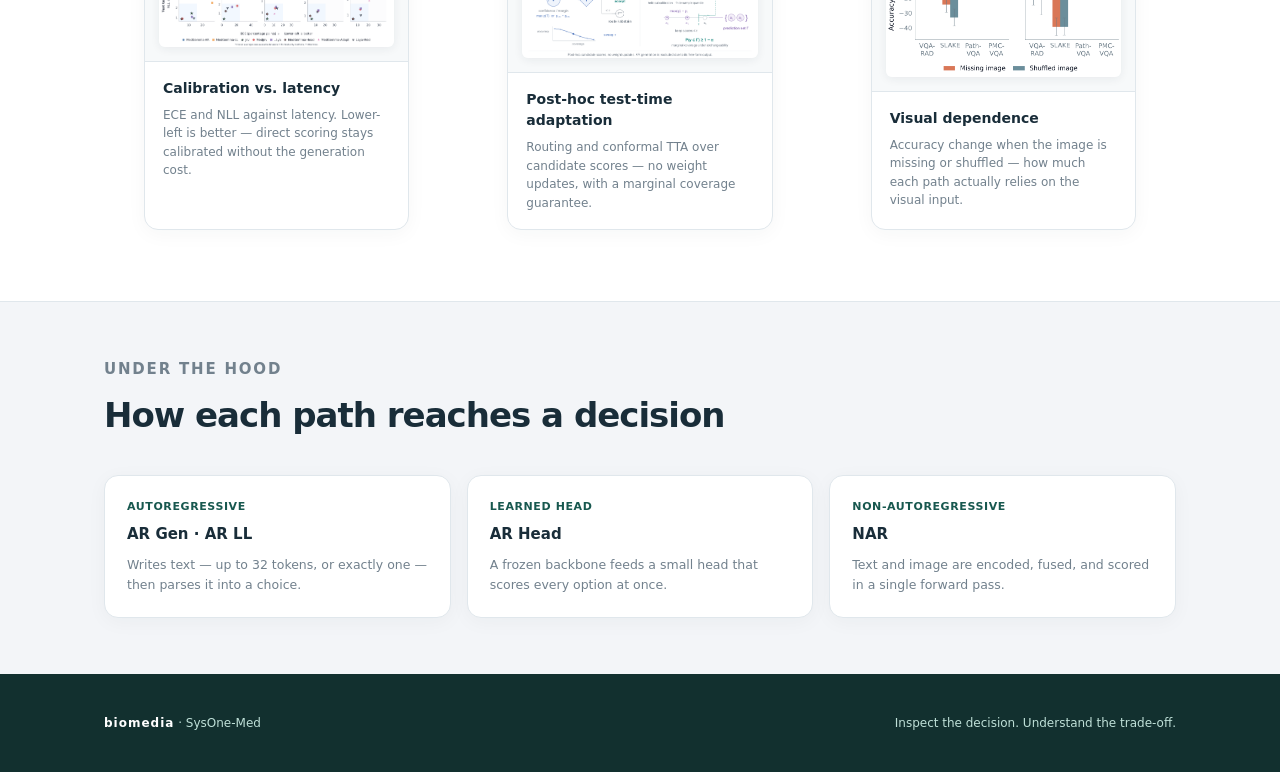
==== commit 76151715: "Add Anaphylaxis 'Closing Door' + ICU 'Alarm Storm' playgrounds; 5-card home" ====
--- a/index.html
+++ b/index.html
@@ -38,7 +38,7 @@
       <div class="chips">
         <span class="chip"><b>5</b> decision variants</span>
         <span class="chip"><b>7</b> medical datasets</span>
-        <span class="chip"><b>3</b> interactive playgrounds</span>
+        <span class="chip"><b>5</b> interactive playgrounds</span>
         <span class="chip">saved measurements · no live GPU</span>
       </div>
     </div>
@@ -49,7 +49,7 @@
     <div class="wrap">
       <div class="sec-head">
         <p class="eyebrow">Playground</p>
-        <h2>Three ways to feel a decision model</h2>
+        <h2>Five ways to feel a decision model</h2>
         <p>Each one replays the same five variants — but from a different angle. Every action shows the
           decision it made, how confident it was, and how long it took.</p>
       </div>
@@ -75,6 +75,21 @@
             right call before it shuts — each at its measured latency. Speed is the whole game.</p>
           <div class="play-go"><span class="btn">Run the triage →</span><small>5 paths · 1 deadline</small></div>
         </a>
+        <a class="play-card anaphylaxis" href="anaphylaxis.html">
+          <div class="play-top"><span class="play-icon">🚪</span><span class="play-kind">CLOSING DOOR</span></div>
+          <h3>The Closing Door</h3>
+          <p>Anaphylaxis: the airway is collapsing in real time. All five paths race to inject epinephrine
+            before the door shuts — the fast paths get the shot in, the slow ones arrive to a code blue.</p>
+          <div class="play-go"><span class="btn">Watch the airway close →</span><small>epinephrine vs. the door</small>
+          </div>
+        </a>
+        <a class="play-card icu" href="icu.html">
+          <div class="play-top"><span class="play-icon">📟</span><span class="play-kind">ALARM STORM</span></div>
+          <h3>ICU Alarm Storm</h3>
+          <p>Ten patients alarm at once. Five triage teams race on throughput — each clears alarms at its
+            measured latency. In a storm, the model that can't triage fast is useless, no matter how accurate.</p>
+          <div class="play-go"><span class="btn">Clear the storm →</span><small>throughput · 10 beds</small></div>
+        </a>
       </div>
     </div>
   </section>
--- a/style.css
+++ b/style.css
@@ -306,6 +306,16 @@
   color: #c0392b
 }
 
+.play-card.anaphylaxis .play-icon {
+  background: #fde3e0;
+  color: #a52a1e
+}
+
+.play-card.icu .play-icon {
+  background: #e7eefb;
+  color: #3f6bb5
+}
+
 .play-card .play-kind {
   font-size: 9.5px;
   font-weight: 700;
@@ -376,6 +386,24 @@
 
 .play-card.triage .play-go .btn:hover {
   background: #c0392b
+}
+
+.play-card.anaphylaxis .play-go .btn {
+  background: #a52a1e;
+  color: #fff
+}
+
+.play-card.anaphylaxis .play-go .btn:hover {
+  background: #c0392b
+}
+
+.play-card.icu .play-go .btn {
+  background: #3f6bb5;
+  color: #fff
+}
+
+.play-card.icu .play-go .btn:hover {
+  background: #4f7cc9
 }
 
 .play-card .play-go small {
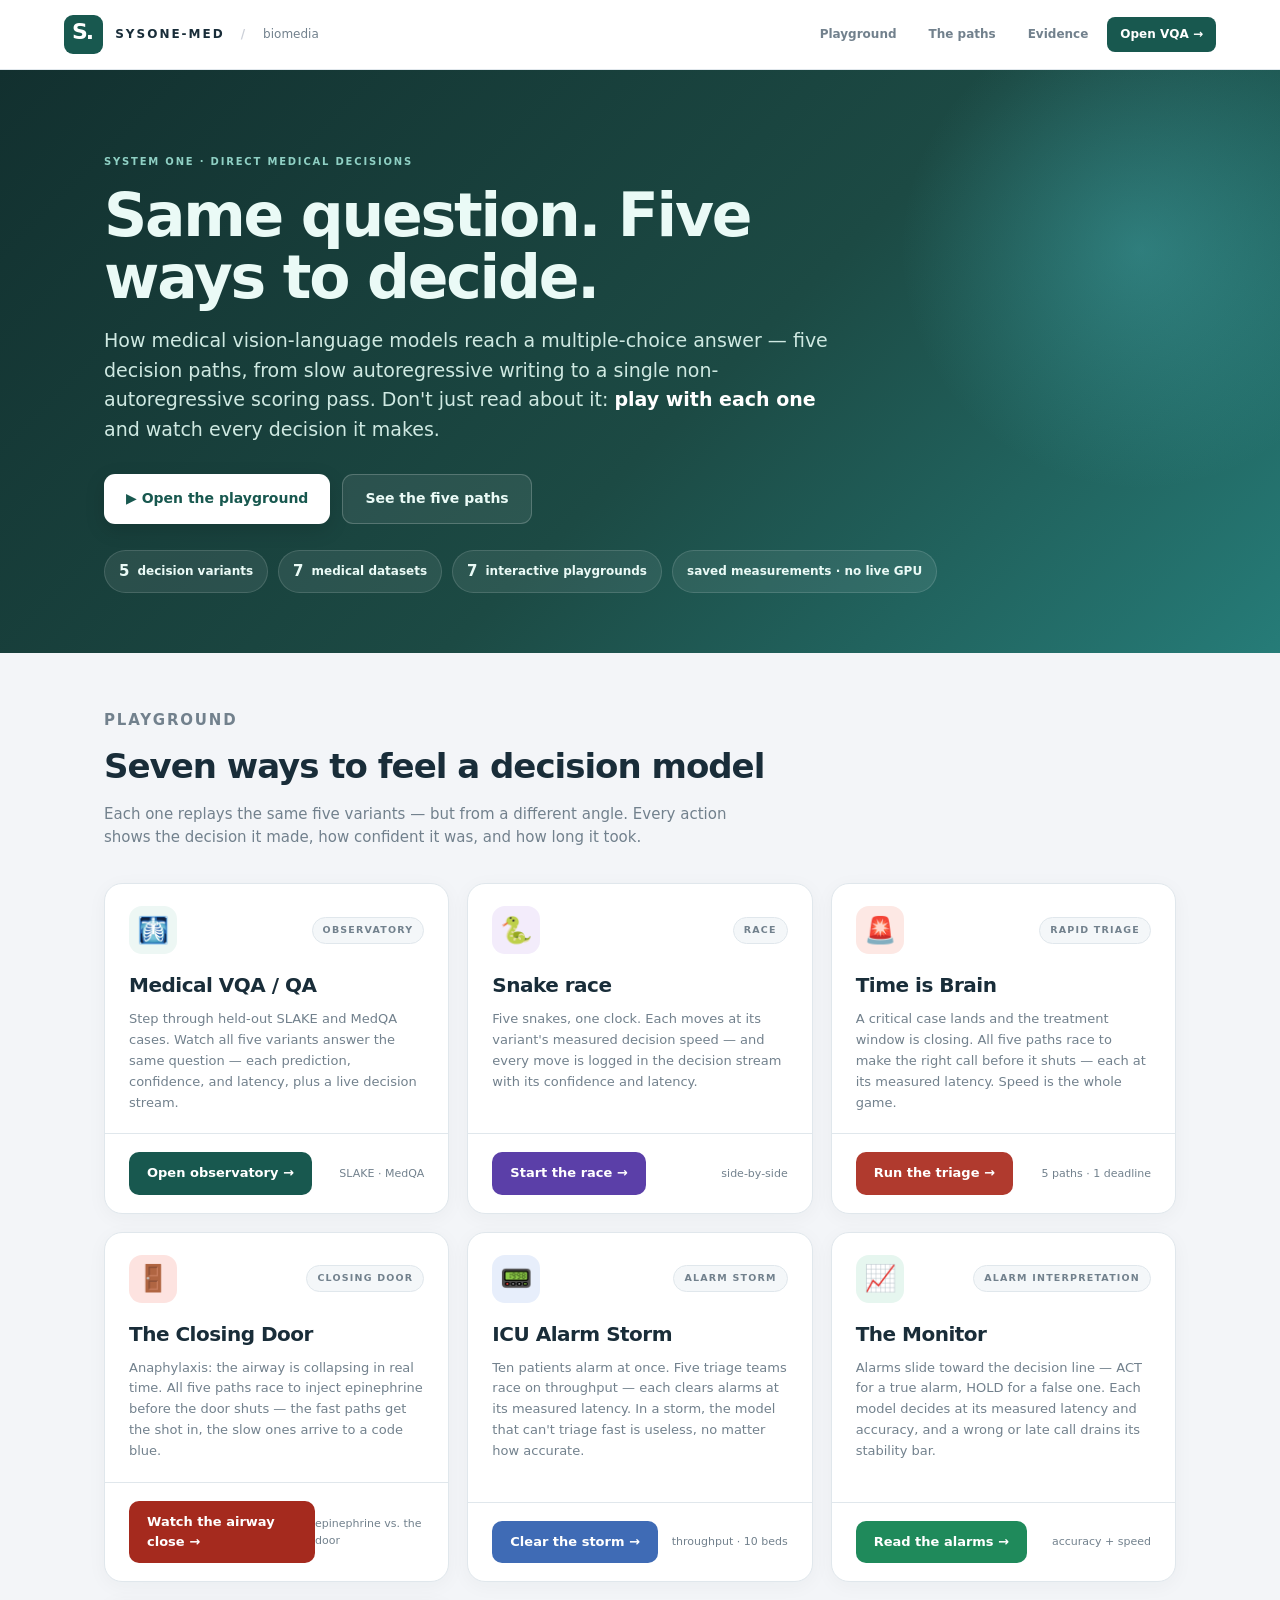
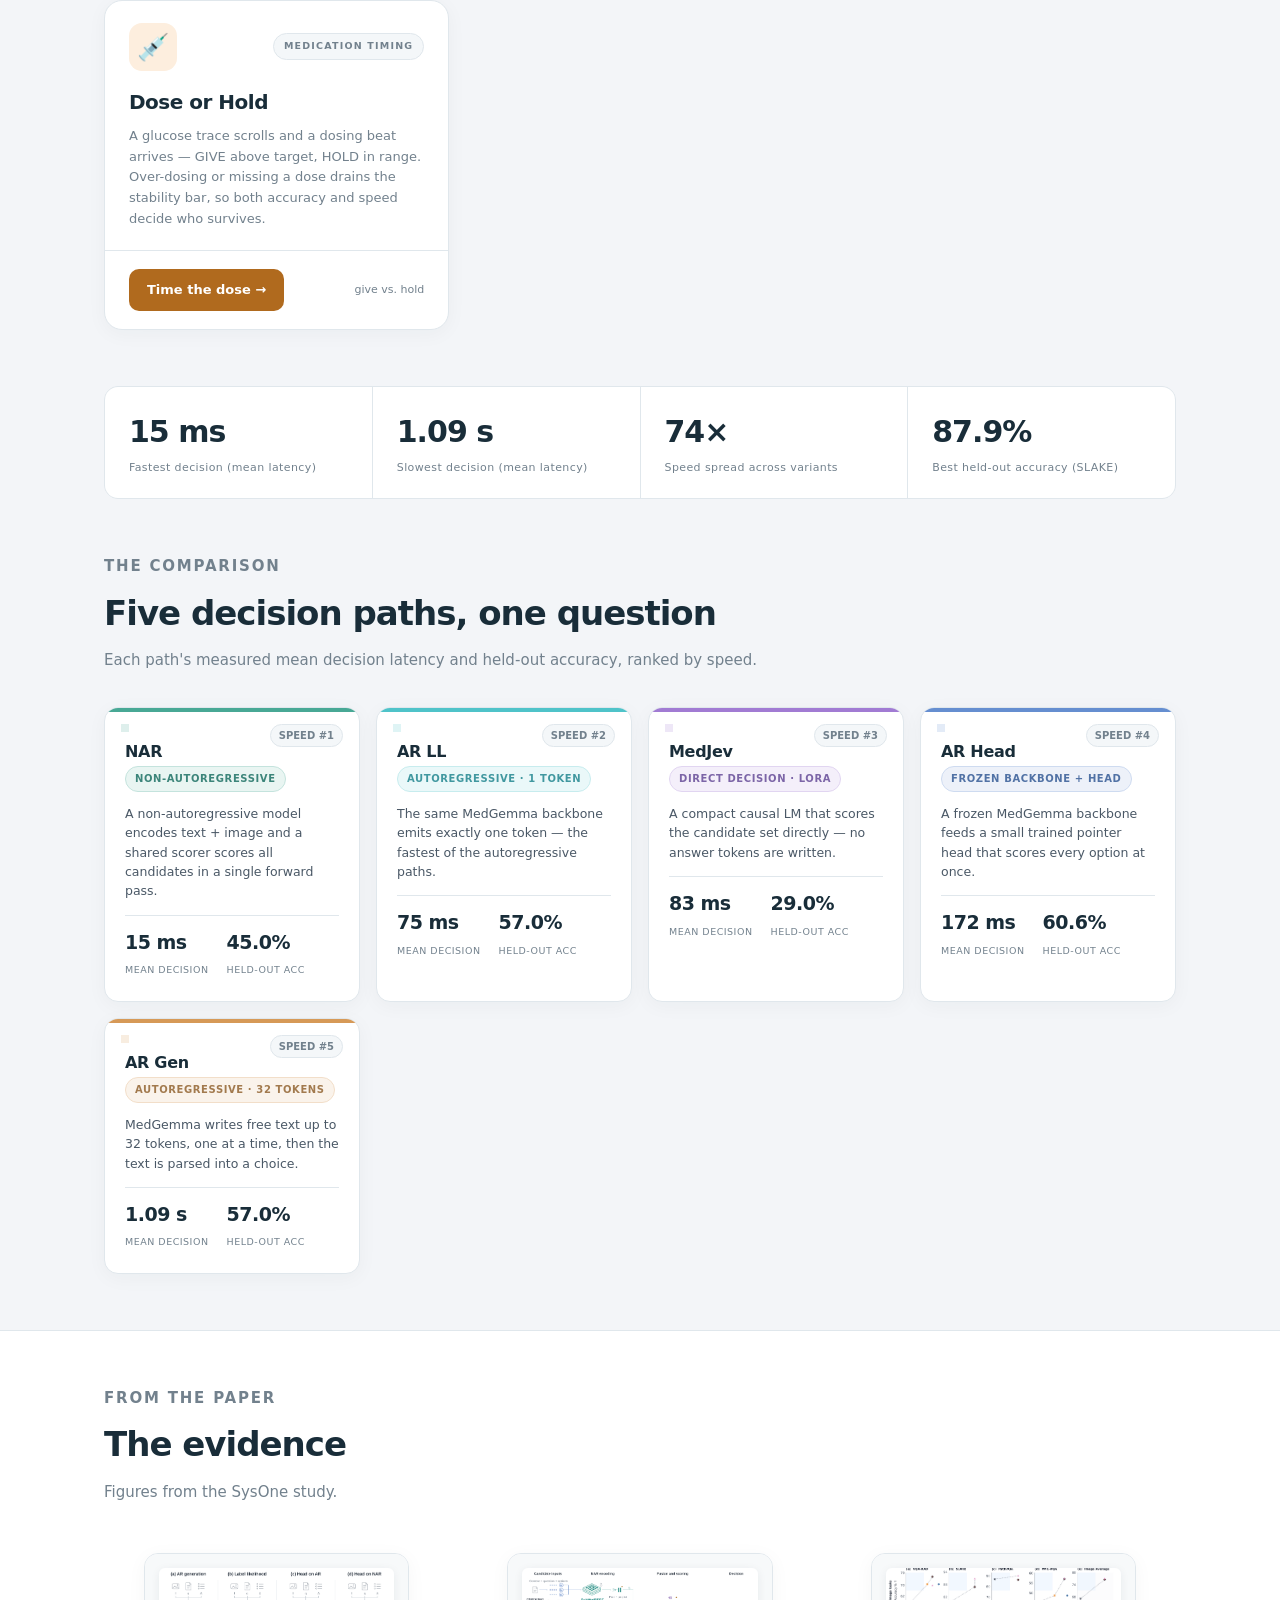
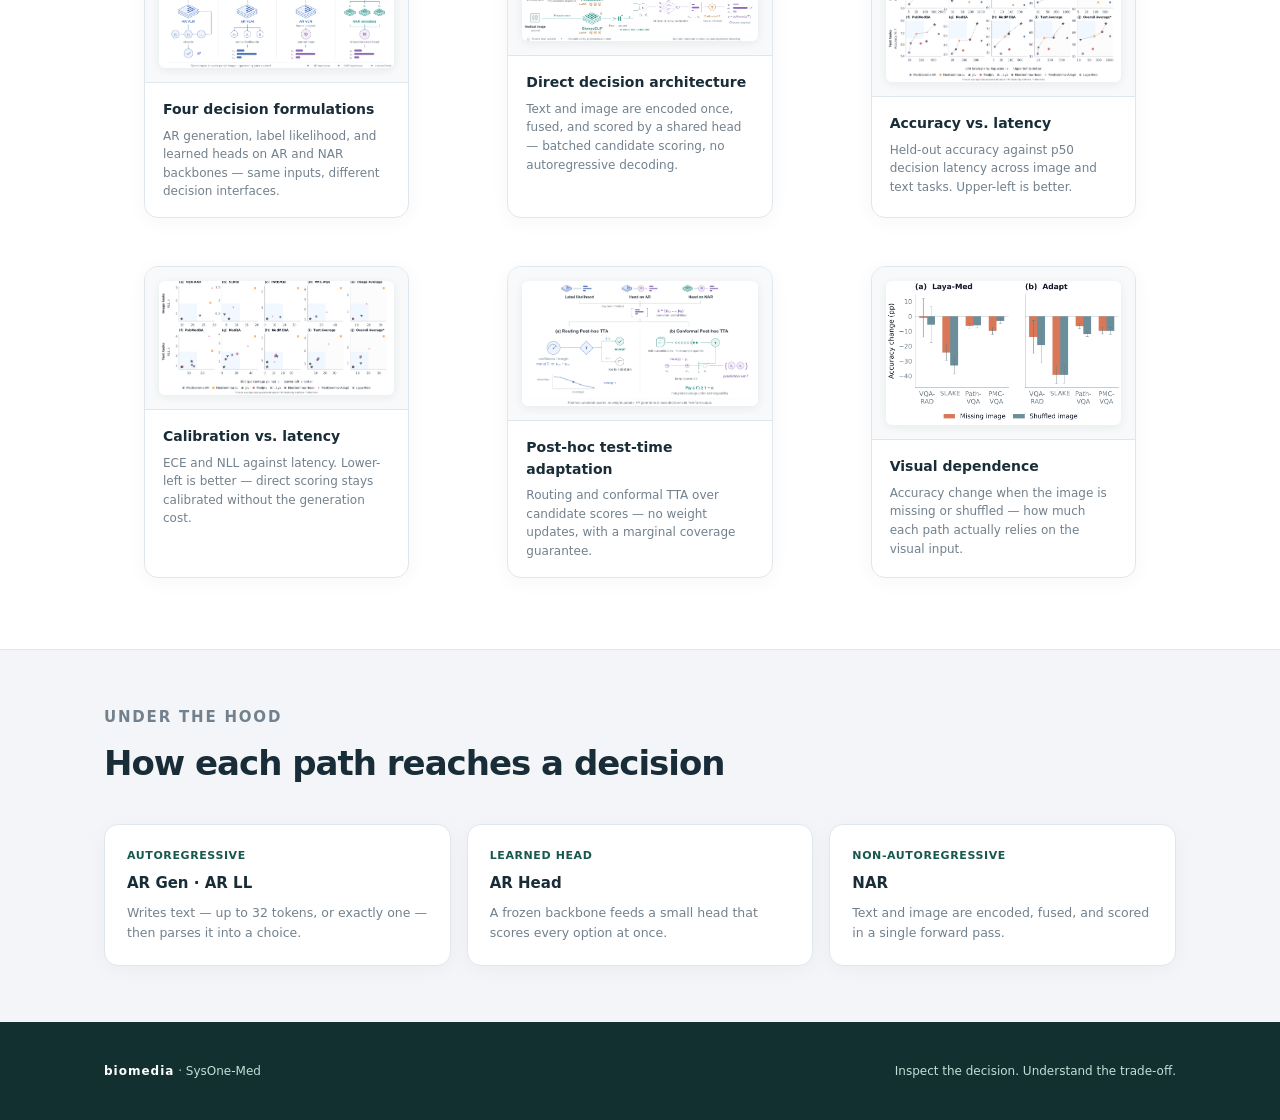
==== commit ecc109ae: "Add The Monitor + Dose or Hold playgrounds; 7-card home" ====
--- a/index.html
+++ b/index.html
@@ -38,7 +38,7 @@
       <div class="chips">
         <span class="chip"><b>5</b> decision variants</span>
         <span class="chip"><b>7</b> medical datasets</span>
-        <span class="chip"><b>5</b> interactive playgrounds</span>
+        <span class="chip"><b>7</b> interactive playgrounds</span>
         <span class="chip">saved measurements · no live GPU</span>
       </div>
     </div>
@@ -49,7 +49,7 @@
     <div class="wrap">
       <div class="sec-head">
         <p class="eyebrow">Playground</p>
-        <h2>Five ways to feel a decision model</h2>
+        <h2>Seven ways to feel a decision model</h2>
         <p>Each one replays the same five variants — but from a different angle. Every action shows the
           decision it made, how confident it was, and how long it took.</p>
       </div>
@@ -90,6 +90,20 @@
             measured latency. In a storm, the model that can't triage fast is useless, no matter how accurate.</p>
           <div class="play-go"><span class="btn">Clear the storm →</span><small>throughput · 10 beds</small></div>
         </a>
+        <a class="play-card monitor" href="monitor.html">
+          <div class="play-top"><span class="play-icon">📈</span><span class="play-kind">ALARM INTERPRETATION</span></div>
+          <h3>The Monitor</h3>
+          <p>Alarms slide toward the decision line — ACT for a true alarm, HOLD for a false one. Each model
+            decides at its measured latency and accuracy, and a wrong or late call drains its stability bar.</p>
+          <div class="play-go"><span class="btn">Read the alarms →</span><small>accuracy + speed</small></div>
+        </a>
+        <a class="play-card dose" href="dose.html">
+          <div class="play-top"><span class="play-icon">💉</span><span class="play-kind">MEDICATION TIMING</span></div>
+          <h3>Dose or Hold</h3>
+          <p>A glucose trace scrolls and a dosing beat arrives — GIVE above target, HOLD in range. Over-dosing or
+            missing a dose drains the stability bar, so both accuracy and speed decide who survives.</p>
+          <div class="play-go"><span class="btn">Time the dose →</span><small>give vs. hold</small></div>
+        </a>
       </div>
     </div>
   </section>
--- a/style.css
+++ b/style.css
@@ -316,6 +316,16 @@
   color: #3f6bb5
 }
 
+.play-card.monitor .play-icon {
+  background: #e6f6ef;
+  color: #1f8a5b
+}
+
+.play-card.dose .play-icon {
+  background: #fdeede;
+  color: #b06a1e
+}
+
 .play-card .play-kind {
   font-size: 9.5px;
   font-weight: 700;
@@ -404,6 +414,24 @@
 
 .play-card.icu .play-go .btn:hover {
   background: #4f7cc9
+}
+
+.play-card.monitor .play-go .btn {
+  background: #1f8a5b;
+  color: #fff
+}
+
+.play-card.monitor .play-go .btn:hover {
+  background: #27a06b
+}
+
+.play-card.dose .play-go .btn {
+  background: #b06a1e;
+  color: #fff
+}
+
+.play-card.dose .play-go .btn:hover {
+  background: #c87d2b
 }
 
 .play-card .play-go small {
